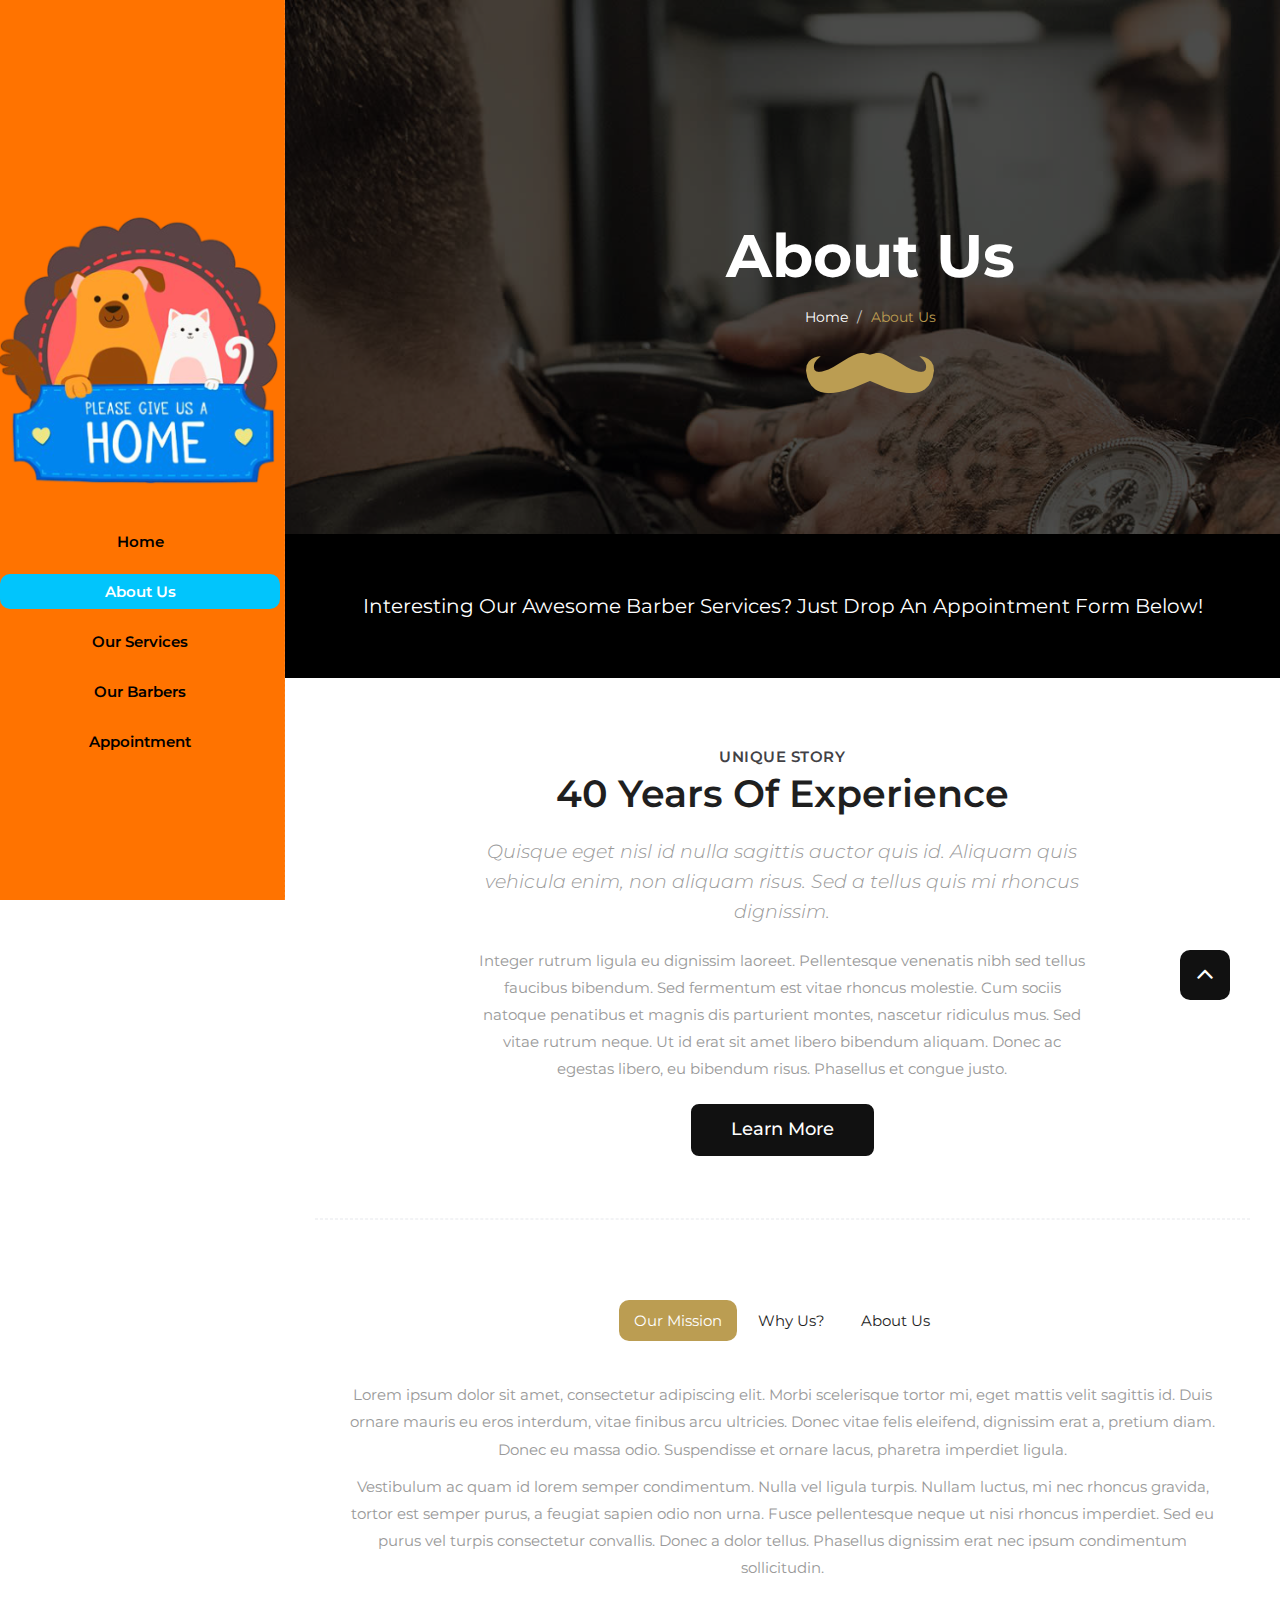
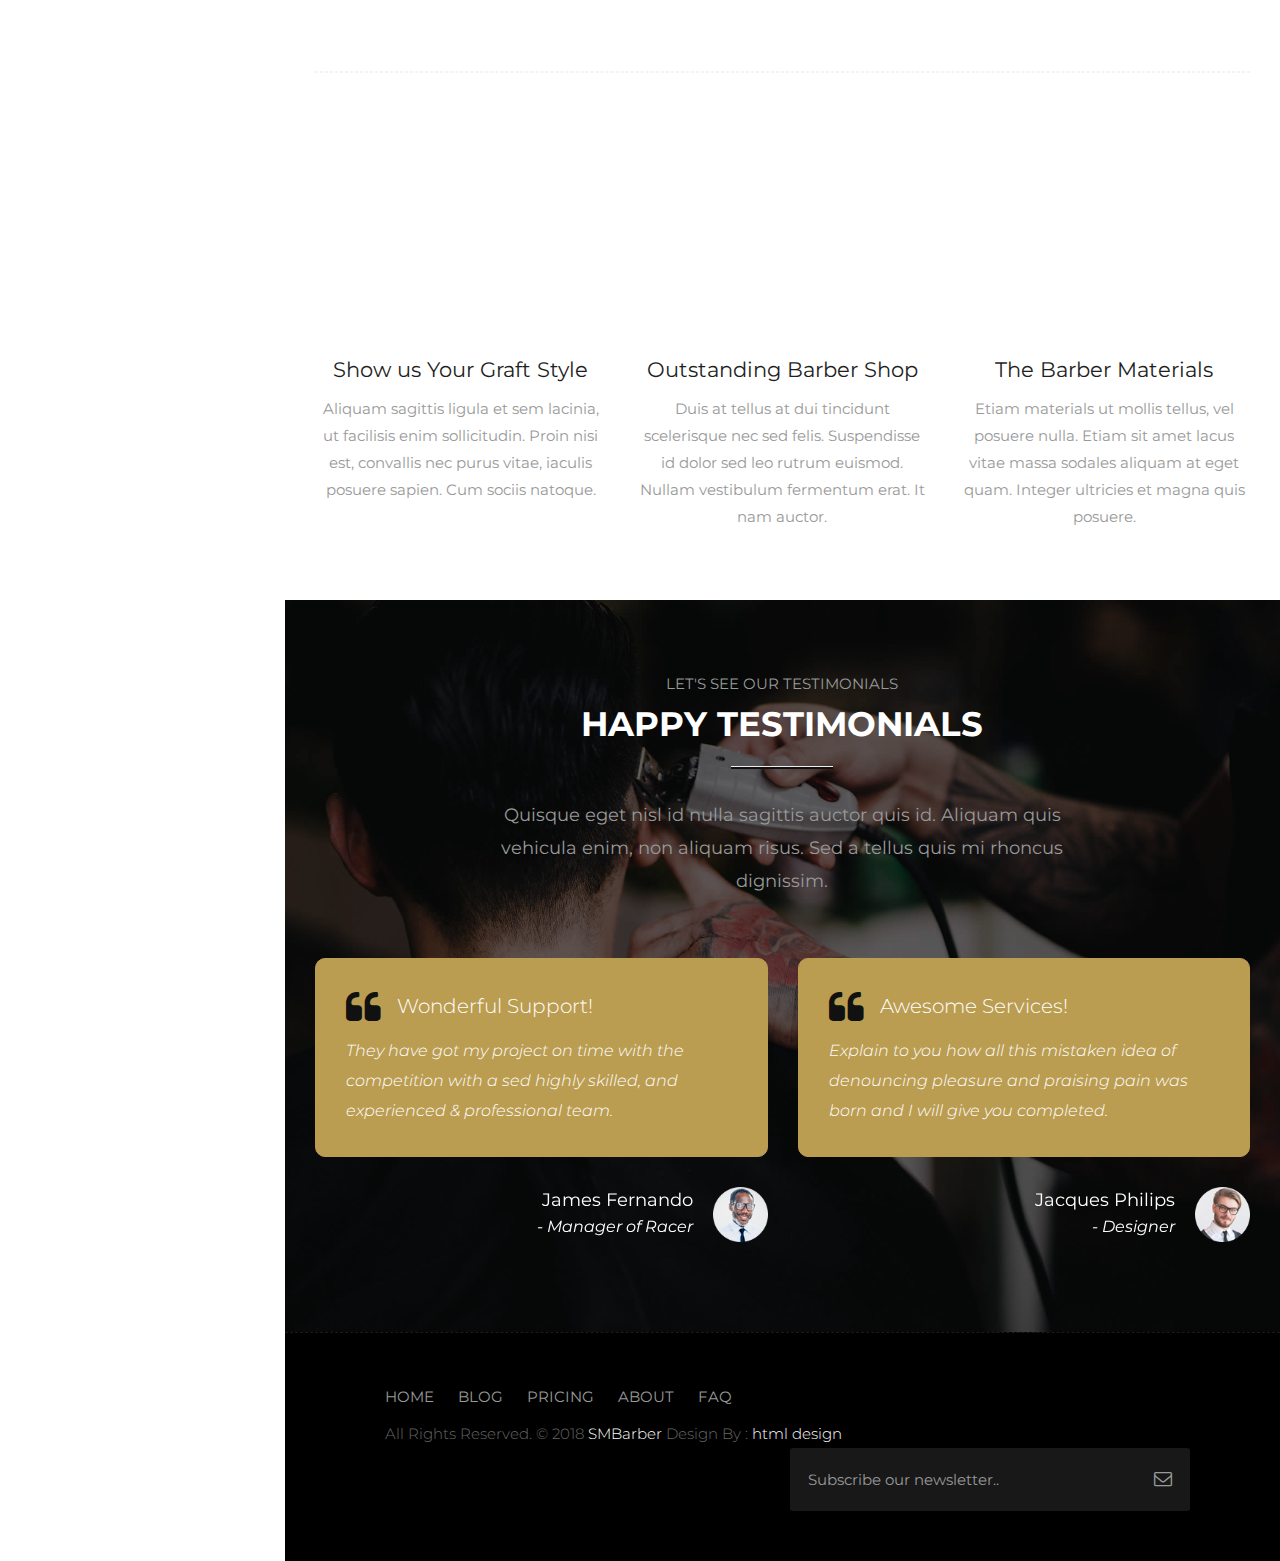
==== straydogs/about.html @ 9bd30779 "update to github" ====
<!DOCTYPE html>
<html lang="en">

    <!-- Basic -->
    <meta charset="utf-8">
    <meta http-equiv="X-UA-Compatible" content="IE=edge">   
   
    <!-- Mobile Metas -->
    <meta name="viewport" content="width=device-width, minimum-scale=1.0, maximum-scale=1.0, user-scalable=no">
 
     <!-- Site Metas -->
    <title>SMBarber - Responsive HTML5 Template</title>  
    <meta name="keywords" content="">
    <meta name="description" content="">
    <meta name="author" content="">

    <!-- Site Icons -->
    <link rel="shortcut icon" href="images/favicon.ico" type="image/x-icon" />
    <link rel="apple-touch-icon" href="images/apple-touch-icon.png">

    <!-- Bootstrap CSS -->
    <link rel="stylesheet" href="css/bootstrap.min.css">
    <!-- Site CSS -->
    <link rel="stylesheet" href="style.css">
    <!-- Colors CSS -->
    <link rel="stylesheet" href="css/colors.css">
    <!-- ALL VERSION CSS -->
    <link rel="stylesheet" href="css/versions.css">
    <!-- Responsive CSS -->
    <link rel="stylesheet" href="css/responsive.css">
    <!-- Custom CSS -->
    <link rel="stylesheet" href="css/custom.css">

    <!--[if lt IE 9]>
      <script src="https://oss.maxcdn.com/libs/html5shiv/3.7.0/html5shiv.js"></script>
      <script src="https://oss.maxcdn.com/libs/respond.js/1.4.2/respond.min.js"></script>
    <![endif]-->

</head>
<body class="barber_version">

    <!-- LOADER -->
    <div id="preloader">
        <div class="cube-wrapper">
		  <div class="cube-folding">
			<span class="leaf1"></span>
			<span class="leaf2"></span>
			<span class="leaf3"></span>
			<span class="leaf4"></span>
		  </div>
		  <span class="loading" data-name="Loading">SMBarber Loading</span>
		</div>
    </div><!-- end loader -->
    <!-- END LOADER -->

    <div id="wrapper">

        <!-- Sidebar-wrapper -->
        <div id="sidebar-wrapper">
			<div class="side-top">
				<div class="logo-sidebar">
					<a href="index.html"><img src="images/logos/stray-log.png" alt="image"></a>
				</div>
				<ul class="sidebar-nav">
					<li><a href="index.html">Home</a></li>
					<li><a class="active" href="about.html">About Us</a></li>
					<li><a href="services.html">Our Services</a></li>
					<li><a href="barbers.html">Our Barbers</a></li>
					<li><a href="appointment.html">Appointment</a></li>
				</ul>
			</div>
        </div>
        <!-- End Sidebar-wrapper -->

        <!-- Page Content -->
        <div id="page-content-wrapper">
            <a href="#menu-toggle" class="menuopener" id="menu-toggle"><i class="fa fa-bars"></i></a>
			
            <div class="all-page-bar">
				<div class="container">
					<div class="row">
						<div class="col-xs-12 col-sm-12 col-md-12">
							<div class="title title-1 text-center">
								<div class="title--heading">
									<h1>About Us</h1>
								</div>
								<div class="clearfix"></div>
								<ol class="breadcrumb">
									<li><a href="index-3.html">Home</a></li>
									<li class="active">About Us</li>
								</ol>
								<div class="much">
									<img src="uploads/mustache.png" alt=""/>
								</div>
							</div>
							<!-- .title end -->
						</div>
					</div>
				</div>
			</div><!-- end all-page-bar -->

            <section class="section nopad cac text-center">
                <a href="#"><h3>Interesting our awesome barber services? Just drop an appointment form below!</h3></a>
            </section>

            <div class="section wb">
                <div class="container-fluid">
                    <div class="row">
                        <div class="col-md-8 col-md-offset-2 text-center">
                            <div class="message-box">
                                <h4>Unique Story</h4>
                                <h2>40 Years Of Experience</h2>
                                <p class="lead">Quisque eget nisl id nulla sagittis auctor quis id. Aliquam quis vehicula enim, non aliquam risus. Sed a tellus quis mi rhoncus dignissim.</p>

                                <p> Integer rutrum ligula eu dignissim laoreet. Pellentesque venenatis nibh sed tellus faucibus bibendum. Sed fermentum est vitae rhoncus molestie. Cum sociis natoque penatibus et magnis dis parturient montes, nascetur ridiculus mus. Sed vitae rutrum neque. Ut id erat sit amet libero bibendum aliquam. Donec ac egestas libero, eu bibendum risus. Phasellus et congue justo. </p>

                                <a href="#services" data-scroll class="btn btn-light btn-radius btn-brd grd1 effect-1">Learn More</a>
                            </div><!-- end messagebox -->
                        </div><!-- end col -->
                    </div><!-- end row -->
					
					<hr class="hr1"> 
					
					<div class="row">
						<div class="col-md-12">
							<div class="about-tab">
								<ul class="nav nav-tabs">
									<li class="active"><a href="#tab_a" data-toggle="tab">Our Mission</a></li>
									<li><a href="#tab_b" data-toggle="tab">Why Us?</a></li>
									<li><a href="#tab_c" data-toggle="tab">About Us</a></li>								
								</ul>
								<div class="tab-content">
									<div class="tab-pane fade in active" id="tab_a">
										<p>Lorem ipsum dolor sit amet, consectetur adipiscing elit. Morbi scelerisque tortor mi, eget mattis velit sagittis id. Duis ornare mauris eu eros interdum, vitae finibus arcu ultricies. Donec vitae felis eleifend, dignissim erat a, pretium diam. Donec eu massa odio. Suspendisse et ornare lacus, pharetra imperdiet ligula.</p>
										<p>Vestibulum ac quam id lorem semper condimentum. Nulla vel ligula turpis. Nullam luctus, mi nec rhoncus gravida, tortor est semper purus, a feugiat sapien odio non urna. Fusce pellentesque neque ut nisi rhoncus imperdiet. Sed eu purus vel turpis consectetur convallis. Donec a dolor tellus. Phasellus dignissim erat nec ipsum condimentum sollicitudin. </p>
									</div>
									<div class="tab-pane fade" id="tab_b">
										<p>There are many variations of passages of Lorem Ipsum available, but the majority have suffered alteration in some form, by injected humour, or randomised words which don't look even slightly believable. If you are going to use a passage of Lorem Ipsum, you need to be sure there isn't anything embarrassing hidden in the middle of text.</p>
										<ul>
											<li><i class="fa fa-circle-o" aria-hidden="true"></i>User Experince</li>
											<li><i class="fa fa-circle-o" aria-hidden="true"></i>Full Devices</li>
											<li><i class="fa fa-circle-o" aria-hidden="true"></i>Awesome Design</li>
											<li><i class="fa fa-circle-o" aria-hidden="true"></i>Visual Impact</li>
											<li><i class="fa fa-circle-o" aria-hidden="true"></i>100% Sincronized</li>
											<li><i class="fa fa-circle-o" aria-hidden="true"></i>Custom Support</li>
										</ul>
									</div>
									<div class="tab-pane fade" id="tab_c">
										<p>There are many variations of passages of Lorem Ipsum available, but the majority have suffered alteration in some form, by injected humour, or randomised words which don't look even slightly believable. If you are going to use a passage of Lorem Ipsum, you need to be sure there isn't anything embarrassing hidden in the middle of text.</p>
									</div>
								</div><!-- tab content -->
							</div>
						</div><!-- end col -->
					</div><!-- end row -->
					
                    <hr class="hr1"> 

                    <div class="row text-center">
                        <div class="col-md-4 col-sm-6 col-xs-12">
                           <div class="service-widget">
                                <div class="post-media wow fadeIn">
                                    <a href="uploads/barber_01.jpg" data-rel="prettyPhoto[gal]" class="hoverbutton global-radius"><i class="flaticon-unlink"></i></a>
                                    <img src="uploads/barber_01.jpg" alt="" class="img-responsive img-rounded">
                                </div>
                                <h3>Show us Your Graft Style</h3>
                                <p>Aliquam sagittis ligula et sem lacinia, ut facilisis enim sollicitudin. Proin nisi est, convallis nec purus vitae, iaculis posuere sapien. Cum sociis natoque.</p>
                            </div><!-- end service -->
                        </div>

                        <div class="col-md-4 col-sm-6 col-xs-12">
                            <div class="service-widget">
                                <div class="post-media wow fadeIn">
                                    <a href="uploads/barber_02.jpg" data-rel="prettyPhoto[gal]" class="hoverbutton global-radius"><i class="flaticon-unlink"></i></a>
                                    <img src="uploads/barber_02.jpg" alt="" class="img-responsive img-rounded">
                                </div>
                                <h3>Outstanding Barber Shop</h3>
                                <p>Duis at tellus at dui tincidunt scelerisque nec sed felis. Suspendisse id dolor sed leo rutrum euismod. Nullam vestibulum fermentum erat. It nam auctor. </p>
                            </div><!-- end service -->
                        </div>

                        <div class="col-md-4 col-sm-6 col-xs-12">
                            <div class="service-widget">
                                <div class="post-media wow fadeIn">
                                    <a href="uploads/barber_03.jpg" data-rel="prettyPhoto[gal]" class="hoverbutton global-radius"><i class="flaticon-unlink"></i></a>
                                    <img src="uploads/barber_03.jpg" alt="" class="img-responsive img-rounded">
                                </div>
                                <h3>The Barber Materials</h3>
                                <p>Etiam materials ut mollis tellus, vel posuere nulla. Etiam sit amet lacus vitae massa sodales aliquam at eget quam. Integer ultricies et magna quis posuere.</p>
                            </div><!-- end service -->
                        </div>
                    </div><!-- end row -->
                </div><!-- end container -->
            </div><!-- end section -->

            <div id="testimonials" class="parallax section db parallax-off" style="background-image:url('uploads/parallax_20.jpg');">
                <div class="container-fluid">
                    <div class="section-title row text-center">
                        <div class="col-md-8 col-md-offset-2">
                        <small>LET'S SEE OUR TESTIMONIALS</small>
                        <h3>HAPPY TESTIMONIALS</h3>
                        <hr class="grd1">
                        <p class="lead">Quisque eget nisl id nulla sagittis auctor quis id. Aliquam quis vehicula enim, non aliquam risus. Sed a tellus quis mi rhoncus dignissim.</p>
                        </div>
                    </div><!-- end title -->

                    <div class="row">
                        <div class="col-md-12 col-sm-12">
                            <div class="testi-carousel owl-carousel owl-theme">                                
                                <div class="testimonial clearfix">
                                    <div class="desc">
                                        <h3><i class="fa fa-quote-left"></i> Wonderful Support!</h3>
                                        <p class="lead">They have got my project on time with the competition with a sed highly skilled, and experienced & professional team.</p>
                                    </div>
                                    <div class="testi-meta">
                                        <img src="uploads/testi_01.png" alt="" class="img-responsive alignright">
                                        <h4>James Fernando <small>- Manager of Racer</small></h4>
                                    </div>
                                    <!-- end testi-meta -->
                                </div>
                                <!-- end testimonial -->
                                <div class="testimonial clearfix">
                                    <div class="desc">
                                        <h3><i class="fa fa-quote-left"></i> Awesome Services!</h3>
                                        <p class="lead">Explain to you how all this mistaken idea of denouncing pleasure and praising pain was born and I will give you completed.</p>
                                    </div>
                                    <div class="testi-meta">
                                        <img src="uploads/testi_02.png" alt="" class="img-responsive alignright">
                                        <h4>Jacques Philips <small>- Designer</small></h4>
                                    </div>
                                    <!-- end testi-meta -->
                                </div>
                                <!-- end testimonial -->
                                <div class="testimonial clearfix">
                                    <div class="desc">
                                        <h3><i class="fa fa-quote-left"></i> Great & Talented Team!</h3>
                                        <p class="lead">The master-builder of human happines no one rejects, dislikes avoids pleasure itself, because it is very pursue pleasure. </p>
                                    </div>
                                    <div class="testi-meta">
                                        <img src="uploads/testi_03.png" alt="" class="img-responsive alignright">
                                        <h4>Venanda Mercy <small>- Newyork City</small></h4>
                                    </div>
                                    <!-- end testi-meta -->
                                </div>
                                <!-- end testimonial -->
								<div class="testimonial clearfix">
                                    <div class="desc">
                                        <h3><i class="fa fa-quote-left"></i> Great & Talented Team!</h3>
                                        <p class="lead">The master-builder of human happines no one rejects, dislikes avoids pleasure itself, because it is very pursue pleasure. </p>
                                    </div>
                                    <div class="testi-meta">
                                        <img src="uploads/testi_03.png" alt="" class="img-responsive alignright">
                                        <h4>Venanda Mercy <small>- Newyork City</small></h4>
                                    </div>
                                    <!-- end testi-meta -->
                                </div>
                                <!-- end testimonial -->
                            </div><!-- end carousel -->
                        </div><!-- end col -->
                    </div><!-- end row -->
                </div><!-- end container -->
            </div><!-- end section -->

            <div class="copyrights">
                <div class="container-fluid">
                    <div class="footer-distributed">
                        <div class="footer-left">
                            <p class="footer-links">
                                <a href="#">Home</a>
                                <a href="#">Blog</a>
                                <a href="#">Pricing</a>
                                <a href="#">About</a>
                                <a href="#">Faq</a>
                            </p>
                            <p class="footer-company-name">All Rights Reserved. &copy; 2018 <a href="#">SMBarber</a> Design By : <a href="https://html.design/">html design</a></p>
                        </div>

                        <div class="footer-right">
                            <form method="get" action="#">
                                <input placeholder="Subscribe our newsletter.." name="search">
                                <i class="fa fa-envelope-o"></i>
                            </form>
                        </div>
                    </div>
                </div><!-- end container -->
            </div><!-- end copyrights -->
        </div>
    </div><!-- end wrapper -->

    <a href="#" id="scroll-to-top" class="dmtop global-radius"><i class="fa fa-angle-up"></i></a>

    <!-- ALL JS FILES -->
    <script src="js/all.js"></script>
	<script src="js/responsive-tabs.js"></script>
    <!-- ALL PLUGINS -->
    <script src="js/custom.js"></script>

    <!-- Menu Toggle Script -->
    <script>
    (function($) {
        "use strict";
        $("#menu-toggle").click(function(e) {
            e.preventDefault();
            $("#wrapper").toggleClass("toggled");
        });
        smoothScroll.init({
            selector: '[data-scroll]', // Selector for links (must be a class, ID, data attribute, or element tag)
            selectorHeader: null, // Selector for fixed headers (must be a valid CSS selector) [optional]
            speed: 500, // Integer. How fast to complete the scroll in milliseconds
            easing: 'easeInOutCubic', // Easing pattern to use
            offset: 0, // Integer. How far to offset the scrolling anchor location in pixels
            callback: function ( anchor, toggle ) {} // Function to run after scrolling
        });
    })(jQuery);
    </script>

</body>
</html>
---- straydogs/style.css ----
/*------------------------------------------------------------------
    Version: 1.0
-------------------------------------------------------------------*/


/*------------------------------------------------------------------
    [Table of contents]

    1. IMPORT FONTS
    2. IMPORT FILES
    3. SKELETON
    4. WP CORE
    5. HEADER
    6. SECTIONS
    7. SECTIONS
    8. PORTFOLIO
    9. TESTIMONIALS
    10. PRICING TABLES
    11. ICON BOXES
    12. MESSAGE BOXES
    13. FEATURES
    14. CONTACT
    15. FOOTER
    16. MISC
    17. BUTTONS
-------------------------------------------------------------------*/


/*------------------------------------------------------------------
    IMPORT FONTS
-------------------------------------------------------------------*/

@import url('https://fonts.googleapis.com/css?family=Montserrat:100,200,300,400,500,600,700|Noto+Serif:400,700');

/*------------------------------------------------------------------
    IMPORT FILES
-------------------------------------------------------------------*/

@import url(css/animate.css);
@import url(css/animate.min.css);
@import url(css/loading.css...);
@import url(css/flaticon.css);
@import url(css/prettyPhoto.css);
@import url(css/owl.carousel.css);
@import url(css/font-awesome.min.css);

/*------------------------------------------------------------------
    SKELETON
-------------------------------------------------------------------*/

body {
    color: #999;
    font-size: 15px;
    font-family: 'Montserrat', sans-serif;
    line-height: 1.80857;
}

body.demos .section {
    background: url(images/bg.png) repeat top center #f2f3f5;
}

body.demos .section-title img {
    max-width: 280px;
    display: block;
    margin: 10px auto;
}

body.demos .service-widget h3 {
    border-bottom: 1px solid #ededed;
    font-size: 18px;
    padding: 20px 0;
    background-color: #ffffff;
}

body.demos .service-widget {
    margin: 0 0 30px;
    padding: 30px;
    background-color: #fff
}

body.demos .container-fluid {
    max-width: 1080px
}

a {
    color: #1f1f1f;
    text-decoration: none !important;
    outline: none !important;
    -webkit-transition: all .3s ease-in-out;
    -moz-transition: all .3s ease-in-out;
    -ms-transition: all .3s ease-in-out;
    -o-transition: all .3s ease-in-out;
    transition: all .3s ease-in-out;
}

h1,
h2,
h3,
h4,
h5,
h6 {
    letter-spacing: 0;
    font-weight: normal;
    position: relative;
    padding: 0 0 10px 0;
    font-weight: normal;
    line-height: 120% !important;
    color: #1f1f1f;
    margin: 0
}

h1 {
    font-size: 24px
}

h2 {
    font-size: 22px
}

h3 {
    font-size: 18px
}

h4 {
    font-size: 16px
}

h5 {
    font-size: 14px
}

h6 {
    font-size: 13px
}

h1 a,
h2 a,
h3 a,
h4 a,
h5 a,
h6 a {
    color: #212121;
    text-decoration: none!important;
    opacity: 1
}

h1 a:hover,
h2 a:hover,
h3 a:hover,
h4 a:hover,
h5 a:hover,
h6 a:hover {
    opacity: .8
}

a {
    color: #1f1f1f;
    text-decoration: none;
    outline: none;
}

a,
.btn {
    text-decoration: none !important;
    outline: none !important;
    -webkit-transition: all .3s ease-in-out;
    -moz-transition: all .3s ease-in-out;
    -ms-transition: all .3s ease-in-out;
    -o-transition: all .3s ease-in-out;
    transition: all .3s ease-in-out;
}

.btn-custom {
    margin-top: 20px;
    background-color: transparent !important;
    border: 2px solid #ddd;
    padding: 12px 40px;
    font-size: 16px;
}

.lead {
    font-size: 18px;
    line-height: 30px;
    color: #767676;
    margin: 0;
    padding: 0;
}

blockquote {
    margin: 20px 0 20px;
    padding: 30px;
}
ul, li, ol{
	list-style: none;
	margin: 0px;
	padding: 0px;
}


/*------------------------------------------------------------------
    WP CORE
-------------------------------------------------------------------*/

.first {
    clear: both
}

.last {
    margin-right: 0
}

.alignnone {
    margin: 5px 20px 20px 0;
}

.aligncenter,
div.aligncenter {
    display: block;
    margin: 5px auto 5px auto;
}

.alignright {
    float: right;
    margin: 10px 0 20px 20px;
}

.alignleft {
    float: left;
    margin: 10px 20px 20px 0;
}

a img.alignright {
    float: right;
    margin: 10px 0 20px 20px;
}

a img.alignnone {
    margin: 10px 20px 20px 0;
}

a img.alignleft {
    float: left;
    margin: 10px 20px 20px 0;
}

a img.aligncenter {
    display: block;
    margin-left: auto;
    margin-right: auto
}

.wp-caption {
    background: #fff;
    border: 1px solid #f0f0f0;
    max-width: 96%;
    /* Image does not overflow the content area */
    padding: 5px 3px 10px;
    text-align: center;
}

.wp-caption.alignnone {
    margin: 5px 20px 20px 0;
}

.wp-caption.alignleft {
    margin: 5px 20px 20px 0;
}

.wp-caption.alignright {
    margin: 5px 0 20px 20px;
}

.wp-caption img {
    border: 0 none;
    height: auto;
    margin: 0;
    max-width: 98.5%;
    padding: 0;
    width: auto;
}

.wp-caption p.wp-caption-text {
    font-size: 11px;
    line-height: 17px;
    margin: 0;
    padding: 0 4px 5px;
}


/* Text meant only for screen readers. */

.screen-reader-text {
    clip: rect(1px, 1px, 1px, 1px);
    position: absolute !important;
    height: 1px;
    width: 1px;
    overflow: hidden;
}

.screen-reader-text:focus {
    background-color: #f1f1f1;
    border-radius: 3px;
    box-shadow: 0 0 2px 2px rgba(0, 0, 0, 0.6);
    clip: auto !important;
    color: #21759b;
    display: block;
    font-size: 14px;
    font-size: 0.875rem;
    font-weight: bold;
    height: auto;
    left: 5px;
    line-height: normal;
    padding: 15px 23px 14px;
    text-decoration: none;
    top: 5px;
    width: auto;
    z-index: 100000;
    /* Above WP toolbar. */
}


/*------------------------------------------------------------------
    HEADER
-------------------------------------------------------------------*/

.megamenu .nav,
.megamenu .collapse,
.megamenu .dropup,
.megamenu .dropdown {
    position: static;
}

.megamenu .container-fluid {
    position: relative;
}

.megamenu .dropdown-menu {
    left: auto;
}

.megamenu .megamenu-content {
    padding: 20px 30px;
}

.megamenu .dropdown.megamenu-fw .dropdown-menu {
    left: 0;
    right: 0;
}

.megamenu .list-unstyled {
    min-width: 200px;
}

.header_style_01 {
    background-color: rgba(255, 255, 255, 0.1);
    display: block;
    left: 0;
    padding: 20px 40px !important;
    position: absolute;
    right: 0;
    top: 0;
    width: 100%;
    z-index: 111;
}

.header_style_01 .navbar-default {
    background-color: transparent;
    border: 0;
}

.header_style_01 .navbar,
.header_style_01 .navbar-nav,
.header_style_01 .navbar-default,
.header_style_01 .nav {
    margin-bottom: 0 !important;
}

.header_style_01 .navbar-brand {
    padding: 2px 15px 0 15px;
}

.header_style_01 .navbar-default .navbar-nav > li > a {
    border-radius: 0;
    color: #ffffff !important;
    font-size: 15px;
    font-style: normal;
    font-weight: 400;
    text-transform: capitalize;
    background-color: transparent;
}

.header_style_01 .navbar-default .navbar-nav > li a {
    background-color: transparent !important;
}

.header_style_01 .navbar-default .navbar-nav > li:hover a,
.header_style_01 .navbar-default .navbar-nav > li:focus a {
    opacity: 0.7;
    filter: alpha(opacity=70);
    /* For IE8 and earlier */
}

.header_style_01 .navbar-right > li {
    margin-top: 2px;
    -webkit-transition: all .3s ease-in-out;
    -moz-transition: all .3s ease-in-out;
    -ms-transition: all .3s ease-in-out;
    -o-transition: all .3s ease-in-out;
    transition: all .3s ease-in-out;
}

.header_style_01 .navbar-right > li > a {
    padding-bottom: 10px;
    padding-top: 10px;
}

li.social-links {
    margin: 0 8px;
}

li.social-links a {
    padding: 13px 0 !important;
}

.affix-top {
    overflow: hidden;
    visibility: visible;
    opacity: 1;
    top: -100%;
}

.affix {
    top: 0;
    left: 0;
    right: 0;
    width: 100%;
    padding: 20px 40px;
    background-color: #1f1f1f !important;
    -webkit-transition: visibility 0.95s ease-in-out, opacity 0.95s ease-in-out, bottom 0.95s ease-in-out, top 0.95s ease-in-out, left 0.95s ease-in-out, right 0.95s ease-in-out;
    -moz-transition: visibility 0.95s ease-in-out, opacity 0.95s ease-in-out, bottom 0.95s ease-in-out, top 0.95s ease-in-out, left 0.95s ease-in-out, right 0.95s ease-in-out;
    -o-transition: visibility 0.95s ease-in-out, opacity 0.95s ease-in-out, bottom 0.95s ease-in-out, top 0.95s ease-in-out, left 0.95s ease-in-out, right 0.95s ease-in-out;
    transition: visibility 0.95s ease-in-out, opacity 0.95s ease-in-out, top 0.95s ease-in-out, bottom 0.95s ease-in-out, left 0.95s ease-in-out, right 0.95s ease-in-out;
}

.navbar-nav li {
    position: relative;
}

.navbar-nav span {
    font-size: 24px;
    position: absolute;
    right: 2px;
    top: 13px;
}


body.barber_version .sidebar-nav li a.active{
	background: #01c5fc;
    color: #ffffff;
}

.side-top{
	position: absolute;
	top: 26%;
	width: 280px;
    text-align: center;
	margin: -20px auto;
	list-style: none;
}

#full-width .owl-dots{
	display: inline-block;
	position: absolute;
	bottom: -50%;
	width: 100%;
	left: 0;
	right: 0;
	margin: 0 auto;
	text-align: center;
}
#full-width .owl-dots .owl-dot {
	display: inline-block;
}
#full-width .owl-dots .owl-dot span {
    width: 8px;
    height: 8px;
    margin: 0 7px;
    border-radius: 50%;
    background: #ddd;
	display: inline-block;
}

#full-width .owl-dots .owl-dot.active span {
	background: #bb9d52;
}


/*------------------------------------------------------------------
    SECTIONS
-------------------------------------------------------------------*/

.parallax {
    background-attachment: fixed;
    background-size: cover;
    height: 100%;
    padding: 120px 0;
    position: relative;
    width: 100%;
}

.parallax.parallax-off {
    background-attachment: scroll !important;
    display: block;
    height: 100%;
    min-height: 100%;
    overflow: hidden;
    position: relative;
    background-position: center center;
    vertical-align: sub;
    width: 100%;
    z-index: 2;
}

.parallax-off::before{
	content: "";
	position: absolute; 
	width: 100%;
	height: 100%;
	background: rgba(0,0,0,.6);
	left: 0px;
	top: 0px;
}


.no-scroll-xy {
    overflow: hidden !important;
    -webkit-transition: all .4s ease-in-out;
    -moz-transition: all .4s ease-in-out;
    -ms-transition: all .4s ease-in-out;
    -o-transition: all .4s ease-in-out;
    transition: all .4s ease-in-out;
}

.section {
    display: block;
    position: relative;
    overflow: hidden;
    padding: 70px 0;
}

.noover {
    overflow: visible;
}

.noover .btn-dark {
    border: 0 !important;
}

.nopad {
    padding: 0;
}

.nopadtop {
    padding-top: 0;
}

.section.wb {
    background-color: #ffffff;
}

.section.lb {
    background-color: #f2f3f5;
}

.section.db {
    background-color: #1f1f1f;
}

.section.color1 {
    background-color: #448AFF;
}

.first-section {
    display: block;
    position: relative;
    overflow: hidden;
    padding: 16em 0 13em;
}

.first-section::before{
	content: "";
	position: absolute;
	top: 0px;
	left: 0px;
	width: 100%;
	height: 100%;
	background: #000000;
}
.first-section::before{
	opacity: 0.5;
}

.first-section h2 {
    color: #ffffff;
    font-size: 68px;
    font-weight: 300;
    text-transform: capitalize;
    display: block;
    margin: 0;
    padding: 0 0 30px;
    position: relative;
}

.big-tagline{
	padding: 10px 0px;
}

.first-section .lead {
    font-size: 21px;
    font-weight: 300;
    padding: 0 0 40px;
    margin: 0;
    line-height: inherit;
    color: #ffffff;
}

.macbookright {
    width: 980px;
    position: absolute;
    right: -15%;
    bottom: -6%;
}

.section-title {
    display: block;
    position: relative;
    margin-bottom: 60px;
}

.section-title p {
    color: #999;
    font-weight: 400;
    font-size: 18px;
    line-height: 33px;
    margin: 0;
}

.section-title h3 {
    font-size: 42px;
    font-weight: 300;
    line-height: 62px;
    margin: 0 0 25px;
    padding: 0;
    text-transform: none;
}

.section.colorsection p,
.section.colorsection h3,
.section.db h3 {
    color: #ffffff;
}


/*------------------------------------------------------------------
    PORTFOLIO
-------------------------------------------------------------------*/

.item-h2,
.item-h1 {
    height: 100% !important;
    height: auto !important;
}

.isotope-item {
    z-index: 2;
    padding: 0;
}

.isotope-hidden.isotope-item {
    pointer-events: none;
    z-index: 1;
}

.isotope,
.isotope .isotope-item {
    /* change duration value to whatever you like */
    -webkit-transition-duration: 0.8s;
    -moz-transition-duration: 0.8s;
    transition-duration: 0.8s;
}

.isotope {
    -webkit-transition-property: height, width;
    -moz-transition-property: height, width;
    transition-property: height, width;
}

.isotope .isotope-item {
    -webkit-transition-property: -webkit-transform, opacity;
    -moz-transition-property: -moz-transform, opacity;
    transition-property: transform, opacity;
}

.portfolio-filter ul {
    padding: 0;
    z-index: 2;
    display: block;
    position: relative;
    margin: 0;
}

.portfolio-filter ul li {
    border-radius: 0;
    display: inline-block;
    margin: 0 5px 0 0;
    text-decoration: none;
    text-transform: uppercase;
    vertical-align: middle;
}

.portfolio-filter ul li:last-child:after {
    content: "";
}

.portfolio-filter ul li .btn-dark {
    box-shadow: none;
    background-color: transparent;
    border: 1px solid #e6e7e6 !important;
    color: #1f1f1f;
    font-weight: 400;
    font-size: 13px;
    padding: 10px 30px;
}

.da-thumbs {
    list-style: none;
    position: relative;
    padding: 0;
}

.da-thumbs .pitem {
    margin: 0;
    padding: 15px;
    position: relative;
}

.da-thumbs .pitem a,
.da-thumbs .pitem a img {
    display: block;
    position: relative;
}

.da-thumbs .pitem a {
    overflow: hidden;
}

.da-thumbs .pitem a div {
    position: absolute;
    background-color: rgba(0, 0, 0, 0.8);
    width: 100%;
    height: 100%;
}

.da-thumbs .pitem a div h3 {
    display: block;
    color: #ffffff;
    font-size: 20px;
    padding: 30px 15px;
    text-transform: capitalize;
    font-weight: normal;
}

.da-thumbs .pitem a div h3 small {
    display: block;
    color: #ffffff;
    margin-top: 5px;
    font-size: 13px;
    font-weight: 300;
}

.da-thumbs .pitem a div i {
    background-color: #1f1f1f;
    position: absolute;
    color: #ffffff !important;
    bottom: 0;
    font-size: 15px;
    z-index: 12;
    right: 0;
    width: 40px;
    height: 40px;
    line-height: 40px;
    text-align: center;
}


/*------------------------------------------------------------------
    TESTIMONIALS
-------------------------------------------------------------------*/

.logos img {
    margin: auto;
    display: block;
    text-align: center;
    max-width: 100%;
    height: auto;
    opacity: 0.3;
}

.logos img:hover {
    opacity: 0.5;
}

.desc h3 i {
    color: #111111;
    font-size: 37px;
    vertical-align: middle;
    margin-right: 12px;
}

.desc {
    padding: 30px;
    position: relative;
    background: #bb9d52;
    border: 1px solid #bb9d52;
	border-radius: 10px;
}

.testi-meta {
    display: block;
    margin-top: 20px;
	text-align: right;
}

.testimonial h4 {
    font-size: 18px;
    color: #ffffff;
    padding: 13px 0 0;
}

.testimonial img {
    max-width: 55px;
}

.testimonial small {
    margin-top: 7px;
    font-size: 16px;
    display: block;
}

.testimonial {
    background-color: transparent;
}

.testimonial h3 {
    padding: 0 0 10px;
    font-size: 20px;
    font-weight: 300;
}

.testimonial small,
.testimonial .lead {
    background-color: transparent;
    color: #ffffff;
    display: block;
    font-size: 16px;
    font-style: italic;
    line-height: 30px;
    margin: 0;
    padding: 0;
    position: relative;
}

.testimonial p:after {
    display: none;
}


/*------------------------------------------------------------------
    PRICING TABLES
-------------------------------------------------------------------*/

.pricing-table {
    margin: 50px 0 0 0;
    background: #fff;
    box-shadow: 0 5px 14px rgba(0, 0, 0, 0.1);
}

.pricing-table i {
    width: 30px;
    color: #c2c2c2;
    display: inline-block;
    margin-right: 10px;
    padding-right: 5px;
    border-right: 1px solid #ececec;
}

.pricing-table .btn-dark {
    padding: 10px 24px;
    font-size: 15px;
}

.pricing-table strong {
    font-weight: 600;
    margin-right: 6px;
    color: #1f1f1f;
}

.pricing-table-header {
    padding: 30px 0 25px 0;
    background: #ffffff;
}

.pricing-table-header h2 {
    font-size: 31px;
    margin: 0;
    padding: 0;
    font-weight: 300;
}

.pricing-table-header h3 {
    font-size: 15px;
    font-weight: 600;
    color: #aaaaaa;
    margin-top: 10px;
    text-transform: uppercase;
}

.pricing-table-space {
    height: 10px;
}

.pricing-table-text {
    margin: 15px 30px 0 30px;
    padding: 0 10px 15px 10px;
    border-bottom: 1px solid #ececec;
    font-weight: 300;
    line-height: 30px;
    color: #c2c2c2;
    font-size: 16px;
}

.pricing-table-text p {
    font-weight: 400;
}

.pricing-table-features {
    margin: 15px 30px 0 30px;
    padding: 0 10px 15px 30px;
    border-bottom: 1px solid #ececec;
    text-align: left;
    line-height: 30px;
    font-size: 16px;
    color: #c2c2c2;
}

.pricing-table-highlighted h3,
.pricing-table-highlighted h2 {
    color: #ffffff !important;
}

.pricing-table-sign-up {
    margin-top: 25px;
    padding-bottom: 30px;
}


/* Highlighted table */

.pricing-table-highlighted {
    margin-top: 0;
}

.m130 {
    margin-top: 130px;
}

.nav-pills {
    border: 1px solid #e1e1e1;
}

.nav-pills > li {
    width: 50%;
    padding: 10px;
    float: left;
    margin: 0 !important;
}

.nav-pills > li > a {
    margin: 0!important;
    text-align: center;
    background-color: #f4f4f4;
}

.about-tab .nav-tabs{
	border: none;
	padding: 20px;
	display: block;
	text-align: center;
}
.about-tab .nav-tabs > li{
	margin: 0px;
	display: inline-block;
	text-align: center;
	float: none;
}

.about-tab .nav-tabs > li a{
	border-radius: 10px;
	border: none;
}
body.barber_version .about-tab .nav-tabs > li a:hover{
	color: #ffffff;
	background: #111111;
	border: none;
}
.about-tab .nav-tabs > li.active > a{
	border: none;
	background: #bb9d52;
	color: #ffffff;
}

.about-tab .tab-content > .tab-pane{
	padding: 20px;
	text-align: center;
}
.about-tab .tab-content > .tab-pane ul li{
	display: inline-block;
	margin: 0px 10px;
}
.about-tab .tab-content > .tab-pane ul li i{
	margin-right: 15px;
}


/*------------------------------------------------------------------
    ICON BOXES
-------------------------------------------------------------------*/

.icon-wrapper {
    position: relative;
    cursor: pointer;
    display: block;
    z-index: 1;
}

.icon-wrapper i {
    width: 75px;
    height: 75px;
    text-align: center;
    line-height: 75px;
    font-size: 28px;
    background-color: #f2f3f5;
    color: #1f1f1f;
    margin-top: 0;
}

.small-icons.icon-wrapper:hover i,
.small-icons.icon-wrapper:hover i:hover,
.small-icons.icon-wrapper i {
    width: auto !important;
    height: auto !important;
    line-height: 1 !important;
    padding: 0 !important;
    color: #e3e3e3 !important;
    background-color: transparent !important;
    background: none !important;
    margin-right: 10px !important;
    vertical-align: middle;
    font-size: 24px !important;
}

.small-icons.icon-wrapper h3 {
    font-size: 18px;
    padding-bottom: 5px;
}

.small-icons.icon-wrapper p {
    padding: 0;
    margin: 0;
}

.icon-wrapper h3 {
    font-size: 21px;
    padding: 0 0 15px;
    margin: 0;
}

.icon-wrapper p {
    margin-bottom: 0;
    padding-left: 95px;
}

.icon-wrapper p small {
    display: block;
    color: #999;
    margin-top: 10px;
    text-transform: none;
    font-weight: 600;
    font-size: 16px;
}

.icon-wrapper p small:after {
    content: "\f105";
    font-family: FontAwesome;
    margin-left: 5px;
    font-size: 11px;
}

.effect-1 {
    display: inline-block;
    cursor: pointer;
    text-align: center;
    position: relative;
    text-decoration: none;
    z-index: 1;
}

.effect-1:after {
    pointer-events: none;
    position: absolute;
    width: 100%;
    height: 100%;
    border-radius: 50%;
    content: '';
    -webkit-box-sizing: content-box;
    -moz-box-sizing: content-box;
    box-sizing: content-box;
}

.effect-1 {
    -webkit-transition: background 0.2s, color 0.2s;
    -moz-transition: background 0.2s, color 0.2s;
    transition: background 0.2s, color 0.2s;
}

.effect-1:after {
    top: -2px;
    left: -2px;
    padding: 2px;
    box-shadow: 0 0 0 2px #2750ff;
    -webkit-transition: -webkit-transform 0.2s, opacity 0.2s;
    -webkit-transform: scale(.8);
    -moz-transition: -moz-transform 0.2s, opacity 0.2s;
    -moz-transform: scale(.8);
    -ms-transform: scale(.8);
    transition: transform 0.2s, opacity 0.2s;
    transform: scale(.8);
    opacity: 0;
}

.effect-1:hover:after {
    -webkit-transform: scale(1);
    -moz-transform: scale(1);
    -ms-transform: scale(1);
    transform: scale(1);
    opacity: 1;
}

.effect-1:after {
    -webkit-transform: scale(1.2);
    -moz-transform: scale(1.2);
    -ms-transform: scale(1.2);
    transform: scale(1.2);
}

.effect-1:hover:after {
    -webkit-transform: scale(1);
    -moz-transform: scale(1);
    -ms-transform: scale(1);
    transform: scale(1);
    opacity: 1;
}


/*------------------------------------------------------------------
    MESSAGE BOXES
-------------------------------------------------------------------*/

.service-widget h3 {
    font-size: 21px;
    color: #ffffff;
    padding: 20px 0 12px;
    margin: 0;
}

.service-widget h3 a,
.section.wb .service-widget h3,
.section.lb .service-widget h3 {
    color: #1f1f1f;
}

.service-widget p {
    margin-bottom: 0;
    padding-bottom: 0;
}

.message-box h4 {
    text-transform: uppercase;
    padding: 0;
    margin: 0 0 5px;
    font-weight: 600;
    letter-spacing: 0.5px;
    font-size: 15px;
    color: #999;
}

.message-box h2 {
    font-size: 38px;
    font-weight: 600;
    padding: 0 0 10px;
    margin: 0;
    line-height: 62px;
    margin-top: 0;
    text-transform: none;
}

.message-box p {
    margin-bottom: 20px;
}

.message-box .lead {
    padding-top: 10px;
    font-size: 19px;
    font-style: italic;
    color: #999;
    padding-bottom: 0;
}

.post-media {
    position: relative;
}

.post-media img {
    width: 100%;
}

.playbutton {
    position: absolute;
    color: #ffffff !important;
    top: 40%;
    font-size: 60px;
    z-index: 12;
    left: 0;
    right: 0;
    text-align: center;
    margin: -20px auto;
}

.hoverbutton {
    background-color: rgba(255, 255, 255, 0.8);
    position: absolute;
    color: #1f1f1f !important;
    top: 48%;
    font-size: 21px;
    z-index: 12;
    left: 0;
    opacity: 0;
    right: 0;
    width: 50px;
    height: 50px;
    line-height: 50px;
    text-align: center;
    margin: -20px auto;
}

.service-widget:hover .hoverbutton {
    opacity: 1;
}

hr.hr1 {
    position: relative;
    margin: 60px 0;
    border: 1px dashed #f2f3f5;
}

hr.hr2 {
    position: relative;
    margin: 17px 0;
    border: 1px dashed #f2f3f5;
}

hr.hr3 {
    position: relative;
    margin: 25px 0 30px 0;
    border: 1px dashed #f2f3f5;
}

hr.invis {
    border-color: transparent;
}

hr.invis1 {
    margin: 10px 0;
    border-color: transparent;
}

.section.parallax hr.hr1 {
    border-color: rgba(255, 255, 255, 0.1);
}

.sep1 {
    display: block;
    position: absolute;
    content: '';
    width: 40px;
    height: 40px;
    bottom: -20px;
    left: 50%;
    margin-left: -14px;
    background-color: #1f1f1f;
    -ms-transform: rotate(45deg);
    -webkit-transform: rotate(45deg);
    transform: rotate(45deg);
    z-index: 1;
}

.sep2 {
    display: block;
    position: absolute;
    content: '';
    width: 40px;
    height: 40px;
    top: -20px;
    left: 50%;
    margin-left: -14px;
    background-color: #1f1f1f;
    -ms-transform: rotate(45deg);
    -webkit-transform: rotate(45deg);
    transform: rotate(45deg);
    z-index: 1;
}


/* Divider Styles */

.divider-wrapper {
    width: 100%;
    box-shadow: 0 5px 14px rgba(0, 0, 0, 0.1);
    height: 540px;
    margin: 0 auto;
    position: relative;
}

.divider-wrapper:hover {
    cursor: none;
}

.divider-bar {
    position: absolute;
    width: 10px;
    left: 50%;
    top: -10px;
    bottom: -15px;
}

.code-wrapper {
    border: 1px solid #ffffff;
    display: block;
    overflow: hidden;
    width: 100%;
    height: 100%;
    position: relative;
    background: url("uploads/code.jpg") no-repeat;
}

.design-wrapper {
    overflow: hidden;
    position: absolute;
    top: 0;
    left: 0;
    right: 0;
    bottom: 0;
    -webkit-transform: translateX(50%);
    transform: translateX(50%);
}

.design-image {
    display: block;
    width: 100%;
    height: 100%;
    position: relative;
    -webkit-transform: translateX(-50%);
    transform: translateX(-50%);
    background: url("uploads/design.jpg") no-repeat;
}


/*------------------------------------------------------------------
    FEATURES
-------------------------------------------------------------------*/

.customwidget h1 {
    font-size: 44px;
    color: #ffffff;
    padding: 15px 0 25px;
    margin: 0;
    line-height: 1 !important;
    font-weight: 300;
}

.customwidget ul {
    padding: 0;
    display: block;
    margin-bottom: 30px;
}

.customwidget li i {
    margin-right: 5px;
}

.customwidget li {
    color: #ffffff;
    margin-right: 10px;
}

.image-center img {
    position: relative;
    margin: 0 0 -208px;
    z-index: 10;
    padding-right: 30px;
    text-align: center;
}

.customwidget p {
    font-style: italic;
    font-size: 18px;
    padding: 0 0 10px;
}

.img-center img {
    width: 100%;
    box-shadow: 0 5px 14px rgba(0, 0, 0, 0.1);
}

.img-center {
    margin: auto;
}

#features li p {
    margin-bottom: 0;
    padding-bottom: 0;
}

#features li {
    display: table;
    width: 100%;
    margin: 35px 0;
    cursor: pointer;
}

.features-left,
.features-right {
    padding: 0 10px;
}

.features-right li:last-child,
.features-left li:last-child {
    margin-bottom: 0px;
    padding-bottom: 0 !important;
}

.features-right li i,
.features-left li i {
    width: 68px;
    height: 68px;
    line-height: 68px;
    display: table;
    border-radius: 50%;
    font-size: 26px;
    background-color: #f2f3f5;
    margin: 0 auto 22px;
    position: relative;
    text-align: center;
    z-index: 55;
    transition: .4s;
    padding: 0;
}

#features i img {
    display: table;
    margin: 0 auto;
}

.features-left li i:before,
.features-right li i:before {
    text-align: center;
}

.features-right li i .ico-current,
.features-left li i .ico-current {
    opacity: 1;
    transition: .4s;
    visibility: visible;
}

.features-right li i .ico-hover,
.features-left li i .ico-hover {
    opacity: 0;
    transition: .4s;
    visibility: hidden;
    top: 19px;
}

.features-right li:hover .ico-current,
.features-left li:hover .ico-current {
    opacity: 0;
    transition: .4s;
    visibility: hidden;
}

.features-right li:hover .ico-hover,
.features-left li:hover .ico-hover {
    opacity: 1;
    transition: .4s;
    visibility: visible;
}

.features-right i {
    float: left;
}

.fr-inner {
    margin-left: 90px;
}

.features-left i {
    float: right;
}

.fl-inner {
    text-align: right;
    margin-right: 90px;
}

#features h4 {
    text-transform: capitalize;
    margin: 0;
    font-size: 19px;
}


/*------------------------------------------------------------------
    CONTACT
-------------------------------------------------------------------*/

.bootstrap-select {
    width: 100% \0;
    /*IE9 and below*/
}

.bootstrap-select > .dropdown-toggle {
    width: 100%;
    padding-right: 25px;
}

.has-error .bootstrap-select .dropdown-toggle,
.error .bootstrap-select .dropdown-toggle {
    border-color: #b94a48;
}

.bootstrap-select.fit-width {
    width: auto !important;
}

.bootstrap-select:not([class*="col-"]):not([class*="form-control"]):not(.input-group-btn) {
    width: 100%;
}

.bootstrap-select .dropdown-toggle:focus {
    outline: thin dotted #333333 !important;
    outline: 5px auto -webkit-focus-ring-color !important;
    outline-offset: -2px;
}

.bootstrap-select.form-control {
    margin-bottom: 0;
    padding: 0;
    border: none;
}

.bootstrap-select.form-control:not([class*="col-"]) {
    width: 100%;
}

.bootstrap-select.form-control.input-group-btn {
    z-index: auto;
}

.bootstrap-select.btn-group:not(.input-group-btn),
.bootstrap-select.btn-group[class*="col-"] {
    float: none;
    display: inline-block;
    margin-left: 0;
}

.bootstrap-select.btn-group.dropdown-menu-right,
.bootstrap-select.btn-group[class*="col-"].dropdown-menu-right,
.row .bootstrap-select.btn-group[class*="col-"].dropdown-menu-right {
    float: right;
}

.form-inline .bootstrap-select.btn-group,
.form-horizontal .bootstrap-select.btn-group,
.form-group .bootstrap-select.btn-group {
    margin-bottom: 0;
}

.form-group-lg .bootstrap-select.btn-group.form-control,
.form-group-sm .bootstrap-select.btn-group.form-control {
    padding: 0;
}

.form-inline .bootstrap-select.btn-group .form-control {
    width: 100%;
}

.bootstrap-select.btn-group.disabled,
.bootstrap-select.btn-group > .disabled {
    cursor: not-allowed;
}

.bootstrap-select.btn-group.disabled:focus,
.bootstrap-select.btn-group > .disabled:focus {
    outline: none !important;
}

.bootstrap-select.btn-group .dropdown-toggle .filter-option {
    display: inline-block;
    overflow: hidden;
    width: 100%;
    text-align: left;
}

.bootstrap-select.btn-group .dropdown-toggle .fa-angle-down {
    position: absolute;
    top: 30% !important;
    right: -5px;
    vertical-align: middle;
}

.bootstrap-select.btn-group[class*="col-"] .dropdown-toggle {
    width: 100%;
}

.bootstrap-select.btn-group .dropdown-menu {
    border: 1px solid #ededed;
    box-shadow: none;
    box-sizing: border-box;
    min-width: 100%;
    padding: 20px 10px;
    z-index: 1035;
}

.dropdown-menu > li > a {
    background-color: transparent !important;
    color: #bcbcbc !important;
    font-size: 15px;
    padding: 10px 20px;
}

.bootstrap-select.btn-group .dropdown-menu.inner {
    position: static;
    float: none;
    border: 0;
    padding: 0;
    margin: 0;
    border-radius: 0;
    -webkit-box-shadow: none;
    box-shadow: none;
}

.bootstrap-select.btn-group .dropdown-menu li {
    position: relative;
}

.bootstrap-select.btn-group .dropdown-menu li.active small {
    color: #fff;
}

.bootstrap-select.btn-group .dropdown-menu li.disabled a {
    cursor: not-allowed;
}

.bootstrap-select.btn-group .dropdown-menu li a {
    cursor: pointer;
}

.bootstrap-select.btn-group .dropdown-menu li a.opt {
    position: relative;
    padding-left: 2.25em;
}

.bootstrap-select.btn-group .dropdown-menu li a span.check-mark {
    display: none;
}

.bootstrap-select.btn-group .dropdown-menu li a span.text {
    display: inline-block;
}

.bootstrap-select.btn-group .dropdown-menu li small {
    padding-left: 0.5em;
}

.bootstrap-select.btn-group .dropdown-menu .notify {
    position: absolute;
    bottom: 5px;
    width: 96%;
    margin: 0 2%;
    min-height: 26px;
    padding: 3px 5px;
    background: #f5f5f5;
    border: 1px solid #e3e3e3;
    -webkit-box-shadow: inset 0 1px 1px rgba(0, 0, 0, 0.05);
    box-shadow: inset 0 1px 1px rgba(0, 0, 0, 0.05);
    pointer-events: none;
    opacity: 0.9;
    -webkit-box-sizing: border-box;
    -moz-box-sizing: border-box;
    box-sizing: border-box;
}

.bootstrap-select.btn-group .no-results {
    padding: 3px;
    background: #f5f5f5;
    margin: 0 5px;
    white-space: nowrap;
}

.bootstrap-select.btn-group.fit-width .dropdown-toggle .filter-option {
    position: static;
}

.bootstrap-select.btn-group.fit-width .dropdown-toggle .caret {
    position: static;
    top: auto;
    margin-top: 4px;
}

.bootstrap-select.btn-group.show-tick .dropdown-menu li.selected a span.check-mark {
    position: absolute;
    display: inline-block;
    right: 15px;
    margin-top: 5px;
}

.bootstrap-select.btn-group.show-tick .dropdown-menu li a span.text {
    margin-right: 34px;
}

.bootstrap-select.show-menu-arrow.open > .dropdown-toggle {
    z-index: 1036;
}

.bootstrap-select.show-menu-arrow .dropdown-toggle:before {
    content: '';
    border-left: 7px solid transparent;
    border-right: 7px solid transparent;
    border-bottom: 7px solid rgba(204, 204, 204, 0.2);
    position: absolute;
    bottom: -4px;
    left: 9px;
    display: none;
}

.bootstrap-select.show-menu-arrow .dropdown-toggle:after {
    content: '';
    border-left: 6px solid transparent;
    border-right: 6px solid transparent;
    border-bottom: 6px solid white;
    position: absolute;
    bottom: -4px;
    left: 10px;
    display: none;
}

.bootstrap-select.show-menu-arrow.dropup .dropdown-toggle:before {
    bottom: auto;
    top: -3px;
    border-top: 7px solid rgba(204, 204, 204, 0.2);
    border-bottom: 0;
}

.bootstrap-select.show-menu-arrow.dropup .dropdown-toggle:after {
    bottom: auto;
    top: -3px;
    border-top: 6px solid white;
    border-bottom: 0;
}

.bootstrap-select.show-menu-arrow.pull-right .dropdown-toggle:before {
    right: 12px;
    left: auto;
}

.bootstrap-select.show-menu-arrow.pull-right .dropdown-toggle:after {
    right: 13px;
    left: auto;
}

.bootstrap-select.show-menu-arrow.open > .dropdown-toggle:before,
.bootstrap-select.show-menu-arrow.open > .dropdown-toggle:after {
    display: block;
}

.bs-searchbox,
.bs-actionsbox,
.bs-donebutton {
    padding: 4px 8px;
}

.bs-actionsbox {
    float: left;
    width: 100%;
    -webkit-box-sizing: border-box;
    -moz-box-sizing: border-box;
    box-sizing: border-box;
}

.bs-actionsbox .btn-group button {
    width: 50%;
}

.bs-donebutton {
    float: left;
    width: 100%;
    -webkit-box-sizing: border-box;
    -moz-box-sizing: border-box;
    box-sizing: border-box;
}

.bs-donebutton .btn-group button {
    width: 100%;
}

.bs-searchbox + .bs-actionsbox {
    padding: 0 8px 4px;
}

.bs-searchbox .form-control {
    margin-bottom: 0;
    width: 100%;
}

select.bs-select-hidden,
select.selectpicker {
    display: none !important;
}

select.mobile-device {
    position: absolute !important;
    top: 0;
    left: 0;
    display: block !important;
    width: 100%;
    height: 100% !important;
    opacity: 0;
}


/*# sourceMappingURL=bootstrap-select.css.map */

.bootstrap-select > .btn {
    background: rgba(0, 0, 0, 0) none repeat scroll 0 0;
    font-size: 15px;
    height: 33px;
    box-shadow: none !important;
    border: 0 !important;
    padding: 0;
    width: 100%;
    color: #bcbcbc !important;
}

.contact_form {
    border: 1px solid #ededed;
    box-shadow: 0 5px 14px rgba(0, 0, 0, 0.1);
    background-color: #f2f3f5;
    padding: 40px 30px;
}

.contact_form .form-control {
    background-color: #fff;
    margin-bottom: 30px;
    border: 1px solid #ebebeb;
    box-sizing: border-box;
    color: #bcbcbc;
    font-size: 16px;
    outline: 0 none;
    padding: 10px 25px;
    height: 55px;
    resize: none;
    box-shadow: none !important;
    width: 100%;
}

.contact_form textarea {
    color: #bcbcbc;
    padding: 20px 25px !important;
    height: 160px !important;
}

.contact_form .form-control::-webkit-input-placeholder {
    color: #bcbcbc;
}

.contact_form .form-control::-moz-placeholder {
    opacity: 1;
    color: #bcbcbc;
}

.contact_form .form-control::-ms-input-placeholder {
    color: #bcbcbc;
}

#contact {
    background: url(images/bg.png) no-repeat center center #fff;
}


/*------------------------------------------------------------------
    FOOTER
-------------------------------------------------------------------*/

.cac {
    background-color: #232323;
    -webkit-transition: all .3s ease-in-out;
    -moz-transition: all .3s ease-in-out;
    -ms-transition: all .3s ease-in-out;
    -o-transition: all .3s ease-in-out;
    transition: all .3s ease-in-out;
}

.cac:hover a h3 {
    color: #fff !important;
}

.cac a h3 {
    color: #ffffff;
}

.cac h3 {
    padding: 60px 0;
    margin: 0;
    font-weight: 400;
    font-size: 20px;
    text-transform: capitalize;
    line-height: !important;
}

.footer {
    padding: 90px 0 80px !important;
    color: #999;
    background-color: #1f1f1f;
}

.footer .widget-title {
    position: relative;
    display: block;
    margin-bottom: 30px;
}

.footer .widget-title small {
    color: #999;
    display: block;
    padding: 0 58px;
    text-transform: uppercase;
}

.footer .widget-title h3 {
    color: #fff;
    font-weight: 300;
    font-size: 21px;
    padding: 0;
    margin: 0;
    line-height: 1 !important;
}

.footer-links {
    list-style: none;
    padding: 0;
}

.footer-links a {
    color: #999;
}

.footer-links a:hover,
.footer a:hover {
    color: #f4f4f4 !important;
}

.footer-links li {
    margin-bottom: 10px;
    display: block;
    width: 100%;
    border-bottom: 1px dashed rgba(255, 255, 255, 0.1);
    padding-bottom: 10px;
}

.twitter-widget li {
    margin-bottom: 0;
    border: 0 !important;
}

.twitter-widget li i {
    border-right: 0 !important;
    margin-right: 0;
}

.footer-links li:last-child {
    margin-bottom: 0;
    padding-bottom: 0;
    border: 0;
}

.footer-links i {
    display: inline-block;
    width: 25px;
    margin-right: 10px;
    border-right: 1px dashed rgba(255, 255, 255, 0.1);
}

.copyrights {
    border-top: 1px dashed rgba(255, 255, 255, 0.1);
    background-color: #1f1f1f;
    box-sizing: border-box;
    width: 100%;
    text-align: left;
    padding: 50px 60px;
    overflow: hidden;
}


/* Footer left */

.footer-distributed .footer-left {
    float: left;
}

.footer-distributed .footer-links {
    margin: 0 0 10px;
    text-transform: uppercase;
    padding: 0;
}

.footer-distributed .footer-links a {
    display: inline-block;
    line-height: 1.8;
    margin: 0 10px 0 10px;
    text-decoration: none;
}

.footer-distributed .footer-company-name {
    font-weight: 300;
    margin: 0 10px;
    color: #666;
    padding: 0;
}


/* Footer right */

.footer-distributed .footer-right {
    float: right;
}


/* The search form */

.footer-distributed form {
    position: relative;
}

.footer-distributed form input {
    display: block;
    border-radius: 3px;
    box-sizing: border-box;
    background-color: #181818;
    border: none;
    font: inherit;
    font-size: 15px;
    font-weight: normal;
    color: #999;
    width: 400px;
    padding: 18px 50px 18px 18px;
}

.footer-distributed form input:focus {
    outline: none;
}


/* Changing the placeholder color */

.footer-distributed form input::-webkit-input-placeholder {
    color: #999;
}

.footer-distributed form input::-moz-placeholder {
    opacity: 1;
    color: #999;
}

.footer-distributed form input:-ms-input-placeholder {
    color: #999;
}


/* The magnify glass icon */

.footer-distributed form i {
    width: 18px;
    height: 18px;
    position: absolute;
    top: 16px;
    right: 18px;
    color: #999;
    font-size: 18px;
    margin-top: 6px;
}


.footer-distributed .footer-company-name a{
	color: #ffffff;
}

.footer-distributed .footer-company-name a:hover{
	color: #bb9d52;
}


/*------------------------------------------------------------------
    MISC
-------------------------------------------------------------------*/

.progress {
    background-color: #f2f3f5;
    border-radius: 0;
    box-shadow: none;
    height: 5px;
    margin-bottom: 20px;
    overflow: hidden;
}

.skills h3 {
    color: #999999;
    font-size: 15px;
}

.dmtop {
    background-color: #3C3D41;
    z-index: 100;
    width: 50px;
    height: 50px;
    line-height: 47px;
    position: fixed;
    bottom: -100px;
    border-radius: 3px;
    right: 50px;
    text-align: center;
    font-size: 28px;
    color: #ffffff !important;
    cursor: pointer;
    -webkit-transition: all .7s ease-in-out;
    -moz-transition: all .7s ease-in-out;
    -o-transition: all .7s ease-in-out;
    -ms-transition: all .7s ease-in-out;
    transition: all .7s ease-in-out;
}

.dmtop.show{
	bottom: 50px;
}

.icon_wrap {
    background-color: #1f1f1f;
    width: 100px;
    height: 100px;
    display: block;
    line-height: 100px;
    font-size: 34px;
    color: #ffffff;
    margin: 0 auto;
    text-align: center;
    padding: 0 !important;
    border: 0 !important;
}

.stat-wrap h3 {
    font-size: 18px;
    font-weight: 400;
    color: #999 !important;
    margin: 0 !important;
    padding: 0 !important;
    line-height: 1 !important:
}

.stat-wrap p {
    font-size: 38px;
    color: #ffffff;
    margin: 0;
    font-weight: 300;
    padding: 4px 0 0;
    line-height: 1 !important:
}

#preloader {
    width: 100%;
    height: 100%;
    top: 0;
    right: 0;
    bottom: 0;
    left: 0;
    background: #bb9d52;
    z-index: 11000;
    position: fixed;
    display: block
}

.preloader {
    position: absolute;
    margin: 0 auto;
    left: 1%;
    right: 1%;
    top: 45%;
    width: 95px;
    height: 95px;
    background: center center no-repeat none;
    background-size: 95px 95px;
    -webkit-border-radius: 50%;
    -moz-border-radius: 50%;
    -ms-border-radius: 50%;
    -o-border-radius: 50%;
    border-radius: 50%
}


/*------------------------------------------------------------------
    BUTTONS
-------------------------------------------------------------------*/

.navbar-default .btn-light {
    padding: 0 20px;
    margin-left: 15px;
}

.btn {
    border: 0 !important;
}

.nav-pills,
.effect-1:after,
.nav-pills > li > a,
.global-radius,
.btn-brd {
    -webkit-border-radius: 10px;
    -moz-border-radius: 10px;
    border-radius: 10px;
}

.btn-light {
    padding: 13px 40px;
    font-size: 18px;
    border: 2px solid #ffffff !important;
    color: #ffffff;
    background-color: transparent;
	font-weight: 500;
}

.btn-dark {
    padding: 13px 40px;
    font-size: 18px;
    border: 1px solid #ececec !important;
    color: #1f1f1f;
    background-color: transparent;
}

.btn-light:hover,
.btn-light:focus {
    border-color: rgba(255, 255, 255, 0.6);
    color: rgba(255, 255, 255, 0.6);
}



/*------------------------------------------------------------------
    Inner Pages
-------------------------------------------------------------------*/

.all-page-bar{
	background: url("uploads/barber_all.jpg") no-repeat center;
	background-size: cover;
	position: relative;
}

.all-page-bar::before{
	content: "";
	position: absolute;
	width: 100%;
	height: 100%;
	background: rgba(0,0,0, 0.7);
	top: 0px;
	left: 0px;
}

.all-page-bar .title{
	padding: 220px 0 140px 0;
}

.all-page-bar .title h1{
	font-size: 60px;
	font-weight: 700;
	color: #ffffff;
}

.all-page-bar .title .breadcrumb, .all-page-bar .title .breadcrumb a{
	background: transparent;
	font-size: 14px;
	font-weight: 400;
	line-height: 1;
	color: #ffffff;
}

.all-page-bar .title .breadcrumb .active{
	color: #bb9d52;
}

body.barber_version .service-wrap:hover{
	transform: scale(1.07);
	transition: all 1s ease-in-out;
	z-index: 1000;
}

.hover-br{
	position: relative;
	display: block;
	overflow: hidden;
}

.hover-br .social-up-hover{
	position: absolute;
	top: -100%;
	left: 0;
	width: 100%;
	height: 100%;	
	transform: none;
	opacity: 1;
	transition: all 500ms ease;	
	background: -moz-linear-gradient(top, rgba(255,255,255,0) 0%, rgba(254,254,253,0) 1%, rgba(188,158,84,1) 99%, rgba(187,157,82,1) 100%); /* FF3.6-15 */
	background: -webkit-linear-gradient(top, rgba(255,255,255,0) 0%,rgba(254,254,253,0) 1%,rgba(188,158,84,1) 99%,rgba(187,157,82,1) 100%); /* Chrome10-25,Safari5.1-6 */
	background: linear-gradient(to bottom, rgba(255,255,255,0) 0%,rgba(254,254,253,0) 1%,rgba(188,158,84,1) 99%,rgba(187,157,82,1) 100%); /* W3C, IE10+, FF16+, Chrome26+, Opera12+,
	filter: progid:DXImageTransform.Microsoft.gradient( startColorstr='#00ffffff', endColorstr='#bb9d52',GradientType=0 ); /* IE6-9 */
}

body.barber_version .dev-list .widget:hover .hover-br .social-up-hover{
	top: 0%;
	opacity: 1;
}

.footer-social{
	position: absolute;
	left: 0px;
	right: 0px;
	bottom: 32px;
	width: auto;
	padding: 0 40px;
	transform: scale(1.2);
	transition: all 2s ease-in-out;
}

body.barber_version .dev-list .widget:hover .hover-br .social-up-hover .footer-social {
	transform: scale(1.1);
	opacity: 1;
	transition: all 2s ease-in-out;
}

.appointment-left{}

.appointment-left h2{
	font-size: 38px;
	color: #bb9d52;
	font-weight: 700;
}

.appointment-time ul{}
.appointment-time ul li{
	color: #ffffff;
	list-style-type: none;
	margin-bottom: 45px;
	border-bottom: 2px dotted #111111;
	font-size: 16px;
	text-transform: uppercase;
	font-weight: 400;
	line-height: 34px;
}
.appointment-time ul li span{
	background: #111111;
	position: relative;
	top: 5px;
	padding: 0 5px;
	display: inline-block;
}
.appointment-time ul li span:last-child{
	float: right;
}
---- straydogs/css/colors.css ----
/******************************************
    Version: 1.0
/****************************************** */

.customwidget li i,
.navbar-nav span {
    color: #db00ce !important;
}

.lead strong,
.icon-wrapper:hover a,
a:hover,
a:focus {
    color: #2750ff
}


/**************************************
GRADIENTS 
**************************************/

.grd1-trans {
    background: rgb(219, 0, 206);
    background: -moz-linear-gradient(top, rgba(219, 0, 206, 0.6) 0%, rgba(39, 80, 255, 0.6) 100%);
    background: -webkit-linear-gradient(top, rgba(219, 0, 206, 0.6) 0%, rgba(39, 80, 255, 0.6) 100%);
    background: linear-gradient(to bottom, rgba(219, 0, 206, 0.6) 0%, rgba(39, 80, 255, 0.6) 100%);
    filter: progid: DXImageTransform.Microsoft.gradient( startColorstr='#db00ce', endColorstr='#2750ff', GradientType=0);
}

.icon_wrap:hover,
.nav-pills > li.active > a,
.nav-pills > li.active > a:focus,
.nav-pills > li.active > a:hover,
.icon-wrapper:hover i,
.grd1 {
    color: #ffffff;
    background: #db00ce;
    background: -moz-linear-gradient(left, #db00ce 0%, #2750ff 100%);
    background: -webkit-linear-gradient(left, #db00ce 0%, #2750ff 100%);
    background: linear-gradient(to right, #db00ce 0%, #2750ff 100%);
    filter: progid: DXImageTransform.Microsoft.gradient( startColorstr='#db00ce', endColorstr='#2750ff', GradientType=1);
}

.icon_wrap,
.dmtop:hover,
.cac:hover,
.features-right li:hover i,
.features-left li:hover i,
.nav-pills > li:hover > a,
.nav-pills > li:focus > a,
.nav-pills > li.active > a,
.nav-pills > li.active > a:focus,
.nav-pills > li.active > a:hover,
.divider-bar,
.owl-next:hover i,
.owl-prev:hover i,
.icon-wrapper:hover i:hover,
.grd1:hover,
.grd1:focus {
    background-position: 100px;
    color: #ffffff;
    background: #2750ff;
    background: -moz-linear-gradient(left, #2750ff 0%, #db00ce 100%);
    background: -webkit-linear-gradient(left, #2750ff 0%, #db00ce 100%);
    background: linear-gradient(to right, #2750ff 0%, #db00ce 100%);
    filter: progid: DXImageTransform.Microsoft.gradient( startColorstr='#2750ff', endColorstr='#db00ce', GradientType=1);
}
---- straydogs/css/versions.css ----
/*------------------------------------------------------------------
    Version: 1.0
-------------------------------------------------------------------*/


/*------------------------------------------------------------------
    [Table of contents]

    1. DEFAULT VERSION (Check style.css and colors.css)
    2. HOSTING VERSION
    3. SEO VERSION
    4. WATCH VERSION
    5. APP VERSION
    6. CLINIC VERSION
    7. REAL ESTATE VERSION
    8. POLITICS VERSION
    9. BARBER VERSION
    10. BUILDING VERSION

-------------------------------------------------------------------*/

/*------------------------------------------------------------------
    1. BARBER
-------------------------------------------------------------------*/

body.barber_version .participate-wrap small,
body.barber_version .message-box h4,
body.barber_version .customwidget li i,
body.barber_version .navbar-nav span {
    color: #424145 !important;
}

body.barber_version .sidebar-nav li:hover a {
    background: #01c5fc;
	color: #ffffff;
}

body.barber_version .lead strong,
body.barber_version .icon-wrapper:hover a,
body.barber_version a:hover,
body.barber_version a:focus {
    color: #893d00;
}


/**************************************
GRADIENTS 
**************************************/

body.barber_version .icon_wrap:hover,
body.barber_version .nav-pills > li.active > a,
body.barber_version .nav-pills > li.active > a:focus,
body.barber_version .nav-pills > li.active > a:hover,
body.barber_version .icon-wrapper:hover i{
    color: #ffffff;
    background: #bb9d52;   
}

body.barber_version .grd1 {
	color: #ffffff;
    background: #111111;
}

body.barber_version .dmtop,
body.barber_version .icon_wrap,
body.barber_version .dmtop:hover,
body.barber_version .features-right li:hover i,
body.barber_version .features-left li:hover i,
body.barber_version .nav-pills > li:hover > a,
body.barber_version .nav-pills > li:focus > a,
body.barber_version .nav-pills > li.active > a,
body.barber_version .nav-pills > li.active > a:focus,
body.barber_version .nav-pills > li.active > a:hover,
body.barber_version .divider-bar,
body.barber_version .owl-next:hover i,
body.barber_version .owl-prev:hover i,
body.barber_version .icon-wrapper:hover i:hover{
    background-position: 100px;
    color: #ffffff;
    background: #111111;
}

body.barber_version .grd1:hover,
body.barber_version .grd1:focus {
	color: #ffffff;
    background: #bb9d52;
}

body.barber_version .cac:hover{
	background: #bb9d52;
}

body.barber_version .effect-1:after {
    box-shadow: 0 0 0 2px #bb9d52;
}

body.barber_version {    
    overflow-x: hidden;
}

body.barber_version .first-section .grd1 {
    border: 0 !important;
    padding: 17px 40px;
    font-size: 15px;
	font-weight: 600;
}

body.barber_version .container-fluid {
    max-width: 1280px;
}

body.barber_version .section.lb {
    background-color: #f9f9f9;
}


/* Toggle Styles */

body.barber_version .menuopener {
    position: absolute;
    top: 15px;
    left: 15px;
    background-color: #bb9d52;
    z-index: 111;
    color: #fff !important;
    width: 50px;
    height: 50px;
    display: none;
    line-height: 50px;
	font-size: 24px;
    text-align: center;
}

body.barber_version .menuopener:hover{
	background-color: #111111;
}

body.barber_version #wrapper {
    padding-left: 0;
    -webkit-transition: all 0.5s ease;
    -moz-transition: all 0.5s ease;
    -o-transition: all 0.5s ease;
    transition: all 0.5s ease;
}

body.barber_version #wrapper.toggled {
    padding-left: 280px;
}

body.barber_version #sidebar-wrapper {
    z-index: 1000;
    border-right: 1px dashed rgba(255, 255, 255, 0.1);
    position: fixed;
    left: 280px;
    width: 0;
    height: 100%;
    margin-left: -280px;
    overflow-y: auto;
    background: #ff7300;
    -webkit-transition: all 0.5s ease;
    -moz-transition: all 0.5s ease;
    -o-transition: all 0.5s ease;
    transition: all 0.5s ease;
}

body.barber_version .contact_form {
    background-color: #111111;
    border: 0;
    border-bottom: 2px solid #1f1f1f !important;
}

body.barber_version .contact_form .form-control {
    background-color: #000;
    border: 0;
    border-bottom: 2px solid #1f1f1f !important;
}

body.barber_version .contact_form .btn {
    border: 0 !important;
}

body.barber_version .contact_form .btn.subt{
	background: #bb9d52;
}

body.barber_version .section.db,
body.barber_version .copyrights,
body.barber_version .cac,
body.barber_version .footer {
    background-color: #000000;
}

body.barber_version #wrapper.toggled #sidebar-wrapper {
    width: 280px;
}

body.barber_version #page-content-wrapper {
    width: 100%;
    position: absolute;
    padding: 15px;
}

body.barber_version #wrapper.toggled #page-content-wrapper {
    position: absolute;
    margin-right: -280px;
}

body.barber_version .first-section h2 strong {
    font-size: 68px;
}

body.barber_version .first-section h2 {
    font-size: 52px;
}


/* Sidebar Styles */


body.barber_version .container-fluid {
    padding-left: 30px;
    padding-right: 30px;
}

body.barber_version .logo-sidebar {
    display: block;
    margin: 0 0 2em;
}

body.barber_version .sidebar-nav li {
    line-height: 45px;
	margin-bottom: 15px;
}

body.barber_version .sidebar-nav li a {
    display: block;
    text-decoration: none;
    color:black;
	background-color: transparent;
	font-weight: 600;
	padding: 7px 17px 7px;
	-webkit-border-radius: 10px;
	-ms-border-radius: 10px;
	border-radius: 10px;
	line-height: 21px;
}

body.barber_version .sidebar-nav li a:hover {
    text-decoration: none;
    color: #fff;
}

body.barber_version .sidebar-nav li a:active,
body.barber_version .sidebar-nav li a:focus {
    text-decoration: none;
}

body.barber_version .section-title h3 {
    font-size: 34px;
    padding: 10px 0 0;
    font-weight: bold;
    line-height: 1 !important;
}

body.barber_version .section-title small {
    font-size: 15px;
}

body.barber_version .section-title hr {
    width: 100px;
    margin: 0 auto 30px !important;
    padding: 1px;
    background-color: #111;
}

body.barber_version hr.invis4 {
    margin: 90px 0 0;
    border: 0;
}

body.barber_version .service-wrap {
    margin: 30px 0;
	padding: 20px;
    display: block;
    position: relative;
    background: #ffffff;
	-webkit-box-shadow: 0px 5px 35px 0px rgba(148, 146, 245, 0.15);
	box-shadow: 0px 5px 35px 0px rgba(148, 146, 245, 0.15);
	border-radius: 10px;
	transition: all 1s ease-in-out;
}

body.barber_version .service-wrap h4 {
    font-weight: bold;
    text-transform: capitalize;
    font-size: 20px;
}

body.barber_version .service-wrap p,
body.barber_version .service-wrap p {
    margin-bottom: 0;
}

body.barber_version .service-wrap img {
    max-width: 120px;
    margin: 0 30px 0 0;
}

body.barber_version .dev-list .widget p {
    margin: 0;
    padding: 5px 0 15px;
}

body.barber_version .dev-list img {
    width: 100%;
}

body.barber_version .dev-list .widget {
    padding: 30px;
	margin-bottom: 30px;
    border: 1px solid #ededed;
	-webkit-box-shadow: 0px 5px 35px 0px rgba(148, 146, 245, 0.15);
	box-shadow: 0px 5px 35px 0px rgba(148, 146, 245, 0.15);
}

body.barber_version .dev-list .widget h3 {
    font-size: 21px;
    padding: 0 0 5px;
    margin: 0;
    line-height: 1 !important;
}

body.barber_version .dev-list .grd1 {
    margin: 0 2px;
    border-radius: 10px;
}

body.barber_version .dev-list .widget-title {
    padding: 20px 0 10px;
    margin: 0;
    line-height: 1 !important;
}

@media(max-width:768px) {
    body.barber_version .menuopener {
        display: block;
    }
    body.barber_version .first-section h2 strong,
    body.barber_version .first-section h2 {
        font-size: 36px;
    }
}

@media(min-width:768px) {
    body.barber_version #wrapper {
        padding-left: 285px;
    }
    body.barber_version #wrapper.toggled {
        padding-left: 0;
    }
    body.barber_version #sidebar-wrapper {
        width: 285px;
    }
    body.barber_version #wrapper.toggled #sidebar-wrapper {
        width: 0;
    }
    body.barber_version #page-content-wrapper {
        padding: 0;
        position: relative;
    }
    body.barber_version #wrapper.toggled #page-content-wrapper {
        position: relative;
        margin-right: 0;
    }
}


/*------------------------------------------------------------------
    10. BUILDING VERSION
-------------------------------------------------------------------*/

body.building_version {
    font-family: 'Raleway', sans-serif;
}

body.building_version .message-box h4,
body.building_version .widget-title small,
body.building_version .customwidget li i,
body.building_version .navbar-nav span {
    color: #ffc000 !important;
}

body.building_version .lead strong,
body.building_version .icon-wrapper:hover a,
body.building_version a:hover,
body.building_version a:focus {
    color: #fdde00
}

body.building_version .effect-1:after {
    box-shadow: 0 0 0 2px #ffc000;
}


/**************************************
GRADIENTS 
**************************************/

body.building_version .btn-buy:hover,
body.building_version .cac:hover,
body.building_version .icon_wrap:hover,
body.building_version .nav-pills > li.active > a,
body.building_version .nav-pills > li.active > a:focus,
body.building_version .nav-pills > li.active > a:hover,
body.building_version .icon-wrapper:hover i,
body.building_version .grd1 {
    color: #000 !important;
    background: #ffc000;
    border: #ffc000;
    background: -moz-linear-gradient(left, #ffc000 0%, #fdde00 100%);
    background: -webkit-linear-gradient(left, #ffc000 0%, #fdde00 100%);
    background: linear-gradient(to right, #ffc000 0%, #fdde00 100%);
    filter: progid: DXImageTransform.Microsoft.gradient( startColorstr='#ffc000', endColorstr='#fdde00', GradientType=1);
}

body.building_version .dev-list .widget h3,
body.building_version .icon_wrap,
body.building_version .dmtop:hover,
body.building_version .features-right li:hover i,
body.building_version .features-left li:hover i,
body.building_version .nav-pills > li:hover > a,
body.building_version .nav-pills > li:focus > a,
body.building_version .nav-pills > li.active > a,
body.building_version .nav-pills > li.active > a:focus,
body.building_version .nav-pills > li.active > a:hover,
body.building_version .divider-bar,
body.building_version .owl-next:hover i,
body.building_version .owl-prev:hover i,
body.building_version .icon-wrapper:hover i:hover,
body.building_version .grd1:hover,
body.building_version .grd1:focus {
    background-position: 100px;
    color: #000 !important;
    background: #fdde00;
    background: -moz-linear-gradient(left, #fdde00 0%, #ffc000 100%);
    background: -webkit-linear-gradient(left, #fdde00 0%, #ffc000 100%);
    background: linear-gradient(to right, #fdde00 0%, #ffc000 100%);
    filter: progid: DXImageTransform.Microsoft.gradient( startColorstr='#fdde00', endColorstr='#ffc000', GradientType=1);
}

body.building_version .navbar-nav span {
    color: #fdde00 !important;
}

body.building_version .seo-services .col-md-3:hover img {
    border-color: #fdde00;
}

body.building_version .affix {
    background-color: #000000 !important;
    padding-left: 0 !important;
    padding-right: 0 !important;
}

body.building_version .header_style_01 {
    background-color: #000000;
    padding-left: 0 !important;
    padding-right: 0 !important;
    position: relative;
}

body.building_version .header_style_01 .navbar-default .navbar-nav > li > a {
    color: #ffffff !important;
}

body.building_version .header_style_01 .navbar-default .navbar-nav > li.active a,
body.building_version .header_style_01 .navbar-default .navbar-nav > li:hover a,
body.building_version .header_style_01 .navbar-default .navbar-nav > li:focus a,
body.building_version .header_style_01 .navbar-default .navbar-nav > li:active a {
    color: #fcdb08 !important;
}

body.building_version .first-section {
    padding: 12em 0;
}

body.building_version .first-section h2 {
    color: #000;
    font-weight: bold;
    font-size: 54px;
}

body.building_version .first-section .lead {
    color: #222222;
}

body.building_version .first-section .btn {
    background-color: #000000 !important;
    border: 0 !important;
}

body.building_version .message-box h2 {
    font-weight: bold;
    text-transform: uppercase;
}

body.building_version .dev-list .widget {
    background-color: #ffffff;
    padding: 15px;
}

body.building_version .dev-list .widget h3 {
    display: inline-block;
    font-size: 18px;
    line-height: 1 !important;
    margin: 0 !important;
    padding: 4px 10px;
    position: relative;
    top: -12px;
}

body.building_version .dev-list .widget small {
    display: block;
    margin: -10px 0 5px;
}

body.building_version .footer-social {
    display: block;
    margin-top: 15px;
}

body.building_version .message-box p {
    margin-bottom: 0;
}

body.building_version .message-box p.lead {
    margin-bottom: 30px;
}

body.building_version .btn-dark {
    border: 2px solid #000000 !important;
    color: #000000 !important;
}

body.building_version .section-title h3 {
    font-weight: bold;
}

body.building_version .contact_form .btn {
    border: 0 !important;
}
---- straydogs/css/responsive.css ----
/******************************************
    Version: 1.0
/****************************************** */

@media (max-width: 1310px) {
    .macbookright {
        right: -25%;
    }
    body.app_version .app_iphone_01 {
        right: 0% !important;
    }
    body.app_version .app_iphone_02 {
        right: -10% !important;
    }
    body.politics_version .app_iphone_01 {
        left: 0%;
    }
}

@media (max-width: 1200px) {
    body.watch_version .image-center img {
        max-width: 660px;
        top: 0;
        left: -12%;
        position: absolute !important;
        z-index: 10;
        text-align: center;
    }
    body.politics_version .app_iphone_01 {
        left: -5%;
    }
    body.watch_version .macbookright {
        right: -7%;
    }
    .header_style_01 .navbar-brand {
        padding-right: 0;
    }
    .container-fluid {
        width: 100%;
        padding: 0 15px;
    }
    .container {
        width: 90%;
    }
    .first-section h2 {
        font-size: 48px;
    }
}

@media (max-width: 1158px) {
    body.clinic_version .app_iphone_01 {
        right: -5%;
    }
    body.clinic_version .app_iphone_02 {
        right: 15%;
    }
    body.clinic_version .app_iphone_03 {
        right: -10%;
    }
    .header_style_01 .navbar-default .navbar-nav > li > a {
        font-size: 14px;
    }
    .first-section .lead {
        font-size: 18px;
    }
    .navbar-default .btn-light {
        display: none;
    }
    body.app_version .app_iphone_01 {
        right: -5% !important;
    }
    body.app_version .app_iphone_02 {
        right: -15% !important;
    }
}

@media (max-width: 1120px) {
    .iphones {
        right: -30%;
    }
    .macbookright {
        bottom: -10%;
        right: -35%;
    }
    .how-its-work .hc {
        width: 50% !important;
    }
    body.clinic_version .how-its-work .hc {
        width: 33.3333% !important;
    }
    body.clinic_version .dev-list .widget img {
        width: 100%;
    }
}

@media (max-width: 992px) {
    body.clinic_version .service-widget {
        margin: 15px 0;
    }
    .m40 {
        margin-top: 40px;
    }
    body.host_version .stat-wrap {
        text-align: center;
    }
    body.host_version .stat-wrap .alignleft {
        float: none;
        margin: 0 auto;
    }
    .apple-button i {
        font-size: 32px;
        margin: 0px 20px 0 0;
        vertical-align: middle;
    }
    body.clinic_version .affix,
    body.clinic_version .header_style_01,
    body.app_version .header_style_01 {
        width: 100% !important;
        padding: 20px 0 !important;
    }
    .apple-button strong {
        font-size: 24px;
    }
    body.app_version .header_style_01 {
        top: 0 !important;
    }
    .pricing-table {
        margin: 15px 0 !important;
    }
    hr.hr2 {
        display: none;
    }
    .stat-wrap .col-md-3,
    .icon-wrapper,
    .message-box {
        margin-bottom: 30px;
    }
    .owl-prev i {
        left: 0;
        border-radius: 0;
    }
    .owl-next i {
        right: 0;
        border-radius: 0;
    }
    body.clinic_version .how-its-work .hc {
        width: 100% !important;
    }
}

@media (max-width: 1000px) {
    body.politics_version .header_style_01 {
        position: relative;
        top: 0;
        background-color: #1f1f1f !important;
    }
    body.realestate_version .message-box,
    body.realestate_version .service-widget {
        margin: 15px 0;
    }
    body.realestate_version .property-detail .col-md-2 {
        margin: 15px 0;
    }
    body.realestate_version .first-section {
        padding: 10em 0 !important;
    }
    body.realestate_version .header_style_01 {
        position: relative;
        background-color: #1f1f1f;
    }
    .footer .col-xs-12 {
        margin: 15px 0;
        width: 100% !important;
    }
    body.clinic_version .app_iphone_01,
    body.clinic_version .app_iphone_02,
    body.clinic_version .app_iphone_03 {
        display: none;
    }
    body.seo_version .header_style_01 {
        background-color: #0e0e2e;
    }
    .navbar-default .btn-light {
        display: block;
        width: 100%;
        border: 0 !important;
        padding: 0 !important;
        margin: -8px -2px 0 !important;
        line-height: 1 !important;
    }
    .navbar-collapse {
        margin-top: 15px;
    }
    .header_style_01 {
        background-color: #1f1f1f;
        display: block;
        left: 0;
        padding: 20px 40px !important;
        position: relative;
        right: 0;
        top: 0;
        width: 100%;
        z-index: 111;
    }
    .navbar-default .navbar-toggle {
        border-color: #1f1f1f;
        color: #fff !important;
        background-color: #1f1f1f !important;
    }
    .navbar-default .navbar-collapse,
    .navbar-default .navbar-form {
        border-color: transparent;
    }
    .navbar-header {
        float: none;
    }
    .navbar-left,
    .navbar-right {
        float: none !important;
    }
    .navbar-toggle {
        display: block;
    }
    .navbar-collapse {
        border-top: 1px solid transparent;
        box-shadow: inset 0 1px 0 rgba(255, 255, 255, 0.1);
    }
    .navbar-fixed-top {
        top: 0;
        border-width: 0 0 1px;
    }
    .navbar-collapse.collapse {
        display: none!important;
    }
    .navbar-nav {
        float: none!important;
        margin-top: 7.5px;
    }
    .navbar-nav>li {
        float: none;
    }
    .navbar-nav>li>a {
        padding-top: 10px;
        padding-bottom: 10px;
    }
    .collapse.in {
        display: block !important;
    }
    .affix-top {
        overflow: hidden;
        visibility: visible;
        opacity: 1;
        top: 0 !important;
    }
    .header_style_01 .navbar-default .navbar-nav > li a {
        padding: 10px 5px;
    }
    .first-section .col-md-6 {
        width: 100%;
        text-align: center;
    }
    .social-links,
    .macbookright {
        display: none !important;
    }
    .footer-distributed form input {
        width: 300px;
    }
    .footer-distributed {
        padding: 30px;
        text-align: center;
        font: bold 14px sans-serif;
    }
    .footer-distributed .footer-company-name {
        margin-top: 10px;
        font-size: 12px;
    }
    .footer-distributed .footer-left,
    .footer-distributed .footer-right {
        float: none;
        max-width: 100%;
        margin: 0 auto;
    }
    .footer-distributed .footer-left {
        margin-bottom: 20px;
    }
    .footer-distributed form input {
        width: 100%;
    }
}

@media (max-width: 768px) {
    body.building_version .first-section h2 {
        font-size: 34px;
    }
    body.politics_version .issuse-wrap2 {
        margin-top: 30px;
    }
    body.seo_version .nopadtop {
        padding-top: 120px;
    }
    body.host_version .affix,
    body.host_version .header_style_01 {
        padding-left: 0 !important;
        padding-right: 0 !important;
    }
    body.host_version .stat-wrap .col-md-4 {
        margin: 15px 0;
    }
    .how-its-work .hc {
        width: 100% !important;
    }
    .affix,
    .header_style_01 {
        padding-left: 15px;
        padding-right: 15px;
    }
    .m130 {
        margin-top: 0;
    }
    .footer .widget,
    .logos .col-md-2,
    .service-widget {
        margin: 30px 0;
    }
    .features-left i {
        float: left;
        margin-right: 20px !important;
    }
    .fl-inner {
        text-align: left;
        margin-right: 0;
    }
    .effect-1:after {
        border: 0 !important;
        box-shadow: none !important;
    }
    .first-section {
        padding: 8em 0 6em !important;
    }
    .first-section h2 {
        font-size: 32px;
    }
	body.barber_version #sidebar-wrapper{
		border-right: none;
	}
	body.barber_version .container-fluid{
		padding: 0px;
	}
	body.barber_version .dev-list .widget{
		padding: 20px;
	}
	body.barber_version .first-section h2 strong, body.barber_version .first-section h2{
		font-size: 24px;
	}
	.cac h3{
		padding: 30px 0;
	}
	.about-tab .nav-tabs{
		padding: 20px 0px;
	}
	.about-tab .nav-tabs > li a{
		font-size: 12px;
	}
	.big-tagline{
		padding: 10px 15px;
	}
	.all-page-bar .title{
		padding: 120px 0 60px 0;
	}
	.all-page-bar .title h1{
		font-size: 30px;
	}
	body.barber_version .service-wrap h4{
		clear: both;
		margin-top: 20px;
		display: inline-block;
		font-size: 18px;
	}
	body.barber_version #wrapper.toggled .menuopener.fixed-menu{
		position: fixed;
		margin-left: 260px;
	}
	body.barber_version  .menuopener.fixed-menu{
		position: fixed;
		-ms-animation-name: fadeInDown;
		-moz-animation-name: fadeInDown;
		-op-animation-name: fadeInDown;
		-webkit-animation-name: fadeInDown;
		animation-name: fadeInDown;
		-ms-animation-duration: 500ms;
		-moz-animation-duration: 500ms;
		-op-animation-duration: 500ms;
		-webkit-animation-duration: 500ms;
		animation-duration: 500ms;
		-ms-animation-timing-function: linear;
		-moz-animation-timing-function: linear;
		-op-animation-timing-function: linear;
		-webkit-animation-timing-function: linear;
		animation-timing-function: linear;
		-ms-animation-iteration-count: 1;
		-moz-animation-iteration-count: 1;
		-op-animation-iteration-count: 1;
		-webkit-animation-iteration-count: 1;
		animation-iteration-count: 1;
	}
}

@media (max-width: 600px) {
    body.host_version .btn-light,
    body.app_version .btn-light {
        font-size: 14px;
        margin: 0 auto;
        padding: 10px 20px;
        text-align: center;
        width: 40% !important;
    }
    body.app_version .btn-light i {
        display: none !important;
    }
    .copyrights {
        padding: 40px 10px;
    }
    .footer-distributed {
        padding: 0;
    }
    .section-title p {
        font-size: 14px;
        line-height: 25px;
    }
    .section-title h3 {
        font-size: 28px;
    }
    .portfolio-filter ul li .btn-dark {
        border: 0 !important;
        width: 100%;
        display: block;
        background-color: #ffffff;
        border-radius: 0;
    }
    .portfolio-filter ul li {
        border-radius: 0;
        padding: 1px;
        display: inline-block;
        margin: 0 1px 2px 1px;
        text-decoration: none;
        text-transform: uppercase;
        background-color: #ededed;
        vertical-align: middle;
        width: 49%;
        float: left;
        border: 0 solid #ededed;
    }
	body.barber_version #sidebar-wrapper{
		border-right: none;
	}
	body.barber_version .container-fluid{
		padding: 0px;
	}
	body.barber_version .dev-list .widget{
		padding: 20px;
	}
	.footer-social{
		padding: 0 15px;
	}
	.message-box h2{
		font-size: 24px;
	}
	body.barber_version .first-section h2 strong, body.barber_version .first-section h2{
		font-size: 24px;
	}
	.cac h3{
		padding: 30px 0;
	}
	.about-tab .nav-tabs{
		padding: 20px 0px;
	}
	.about-tab .nav-tabs > li a{
		font-size: 12px;
	}
	.big-tagline{
		padding: 10px 15px;
	}
	.all-page-bar .title{
		padding: 120px 0 60px 0;
	}
	.all-page-bar .title h1{
		font-size: 30px;
	}
	body.barber_version .service-wrap h4{
		clear: both;
		margin-top: 20px;
		display: inline-block;
		font-size: 18px;
	}
	body.barber_version #wrapper.toggled .menuopener.fixed-menu{
		position: fixed;
		margin-left: 260px;
	}
	body.barber_version  .menuopener.fixed-menu{
		position: fixed;
		-ms-animation-name: fadeInDown;
		-moz-animation-name: fadeInDown;
		-op-animation-name: fadeInDown;
		-webkit-animation-name: fadeInDown;
		animation-name: fadeInDown;
		-ms-animation-duration: 500ms;
		-moz-animation-duration: 500ms;
		-op-animation-duration: 500ms;
		-webkit-animation-duration: 500ms;
		animation-duration: 500ms;
		-ms-animation-timing-function: linear;
		-moz-animation-timing-function: linear;
		-op-animation-timing-function: linear;
		-webkit-animation-timing-function: linear;
		animation-timing-function: linear;
		-ms-animation-iteration-count: 1;
		-moz-animation-iteration-count: 1;
		-op-animation-iteration-count: 1;
		-webkit-animation-iteration-count: 1;
		animation-iteration-count: 1;
	}
	.parallax {
		
	}
}
---- straydogs/css/custom.css ----
/** ADD YOUR AWESOME CODES HERE **/
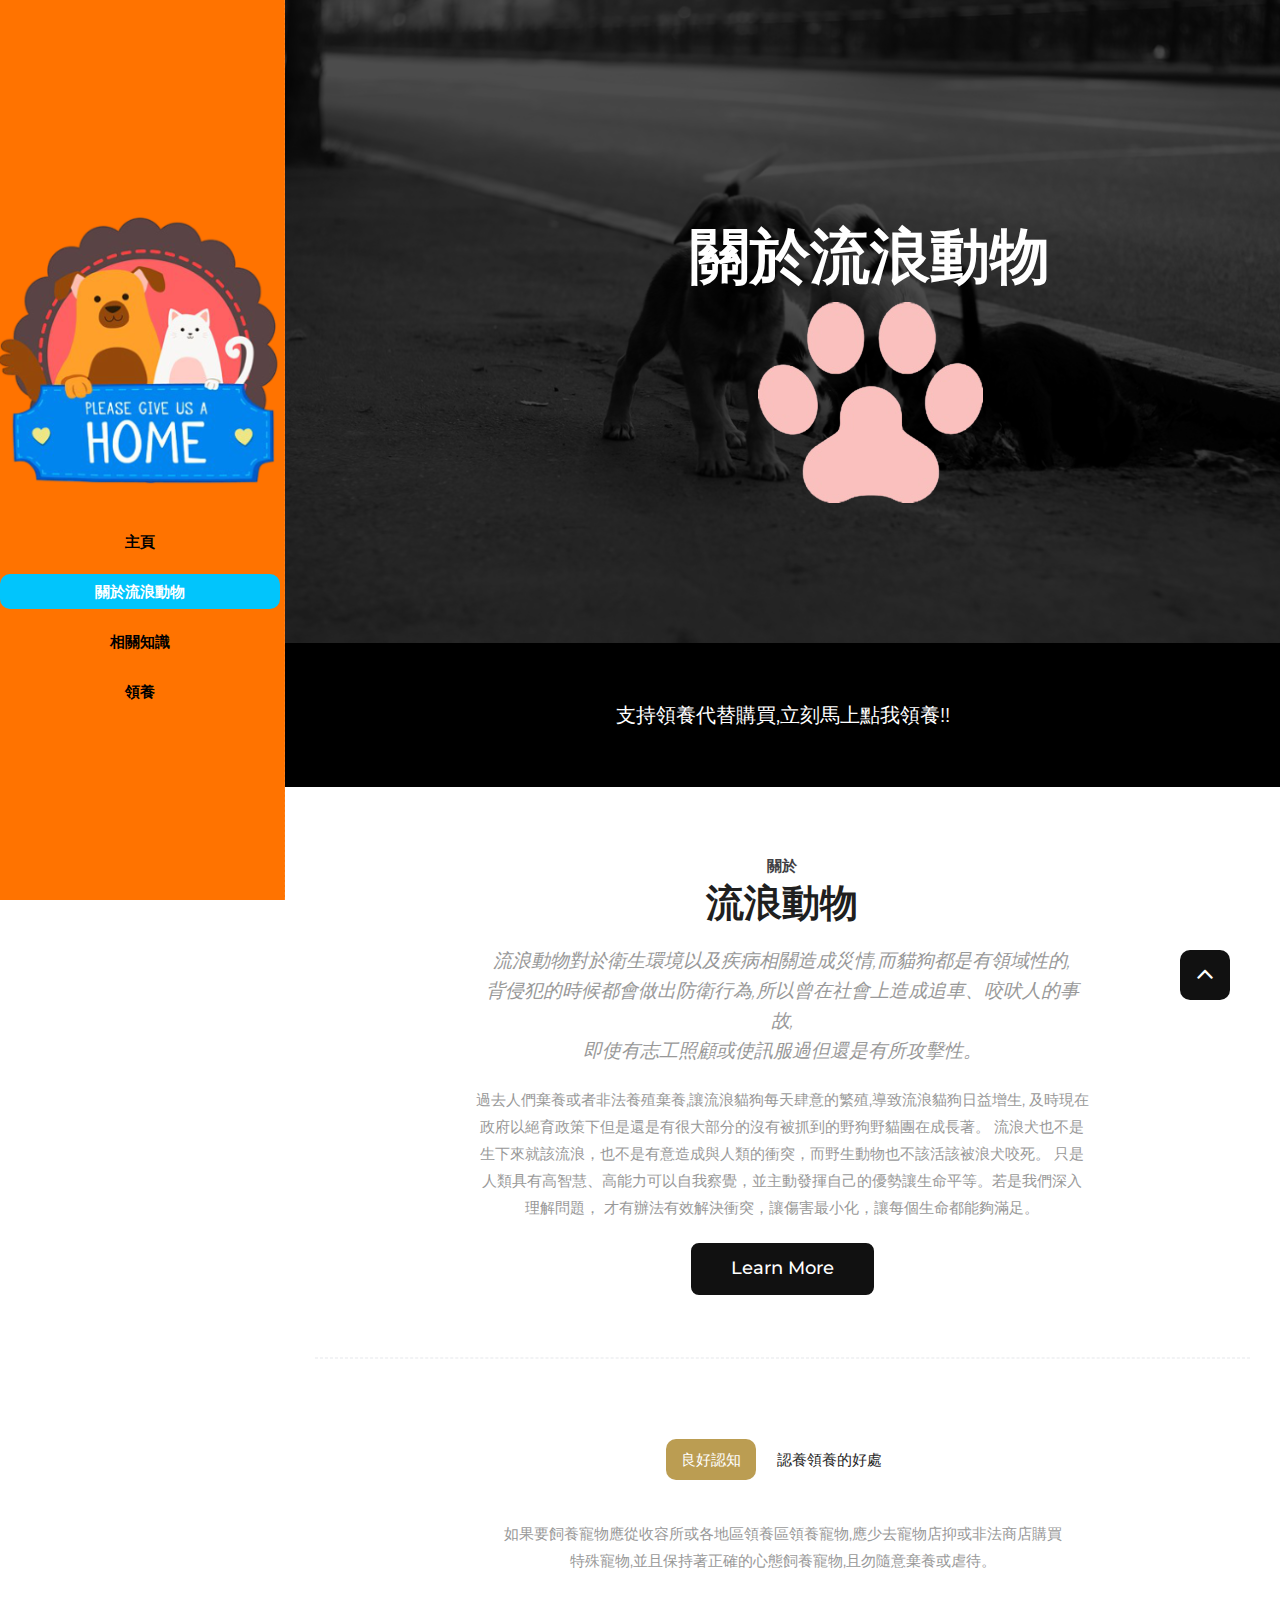
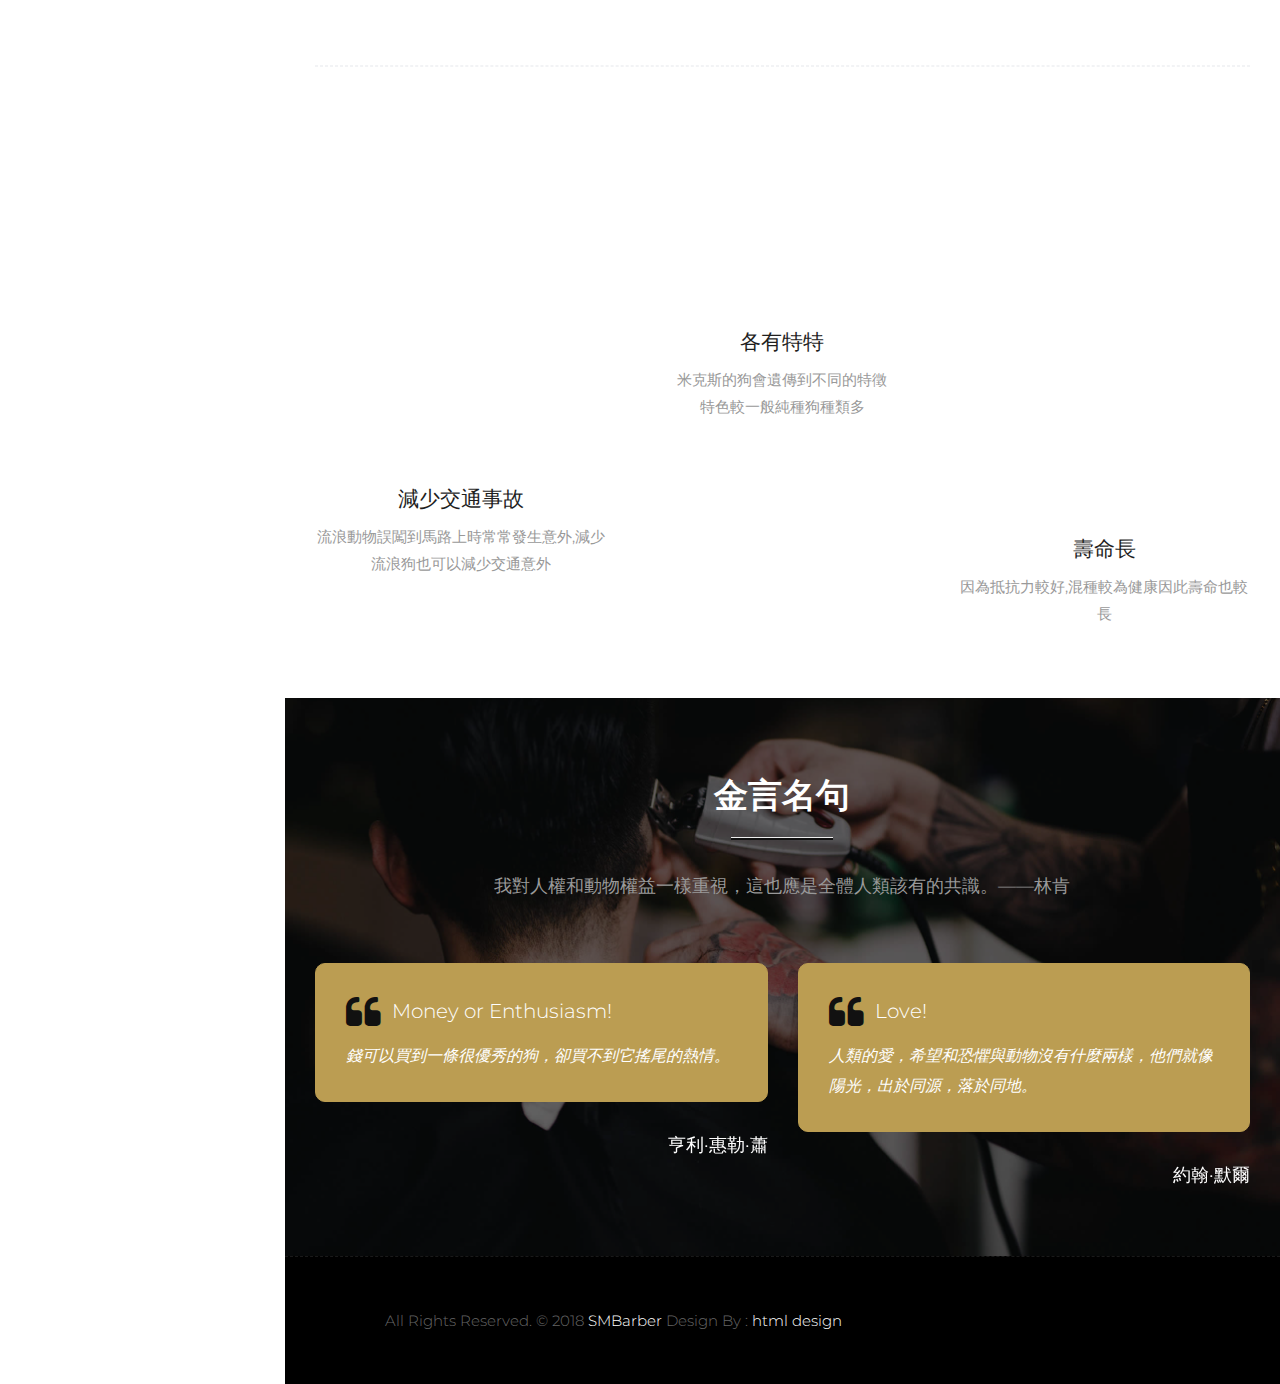
==== commit f4f13300: "add text and img" ====
--- a/straydogs/about.html
+++ b/straydogs/about.html
@@ -62,11 +62,10 @@
 					<a href="index.html"><img src="images/logos/stray-log.png" alt="image"></a>
 				</div>
 				<ul class="sidebar-nav">
-					<li><a href="index.html">Home</a></li>
-					<li><a class="active" href="about.html">About Us</a></li>
-					<li><a href="services.html">Our Services</a></li>
-					<li><a href="barbers.html">Our Barbers</a></li>
-					<li><a href="appointment.html">Appointment</a></li>
+					<li><a href="index.html">主頁</a></li>
+					<li><a class="active" href="about.html">關於流浪動物</a></li>
+					<li><a href="services.html">相關知識</a></li>
+					<li><a href="barbers.html">領養</a></li>
 				</ul>
 			</div>
         </div>
@@ -82,15 +81,15 @@
 						<div class="col-xs-12 col-sm-12 col-md-12">
 							<div class="title title-1 text-center">
 								<div class="title--heading">
-									<h1>About Us</h1>
+									<h1>關於流浪動物</h1>
 								</div>
 								<div class="clearfix"></div>
-								<ol class="breadcrumb">
+								<!-- <ol class="breadcrumb">
 									<li><a href="index-3.html">Home</a></li>
 									<li class="active">About Us</li>
-								</ol>
+								</ol> -->
 								<div class="much">
-									<img src="uploads/mustache.png" alt=""/>
+									<img src="uploads/footer-removebg-preview.png" alt=""/>
 								</div>
 							</div>
 							<!-- .title end -->
@@ -100,7 +99,7 @@
 			</div><!-- end all-page-bar -->
 
             <section class="section nopad cac text-center">
-                <a href="#"><h3>Interesting our awesome barber services? Just drop an appointment form below!</h3></a>
+                <a href="https://asms.coa.gov.tw/Amlapp/App/Default.aspx"><h3>支持領養代替購買,立刻馬上點我領養!!</h3></a>
             </section>
 
             <div class="section wb">
@@ -108,13 +107,22 @@
                     <div class="row">
                         <div class="col-md-8 col-md-offset-2 text-center">
                             <div class="message-box">
-                                <h4>Unique Story</h4>
-                                <h2>40 Years Of Experience</h2>
-                                <p class="lead">Quisque eget nisl id nulla sagittis auctor quis id. Aliquam quis vehicula enim, non aliquam risus. Sed a tellus quis mi rhoncus dignissim.</p>
-
-                                <p> Integer rutrum ligula eu dignissim laoreet. Pellentesque venenatis nibh sed tellus faucibus bibendum. Sed fermentum est vitae rhoncus molestie. Cum sociis natoque penatibus et magnis dis parturient montes, nascetur ridiculus mus. Sed vitae rutrum neque. Ut id erat sit amet libero bibendum aliquam. Donec ac egestas libero, eu bibendum risus. Phasellus et congue justo. </p>
-
-                                <a href="#services" data-scroll class="btn btn-light btn-radius btn-brd grd1 effect-1">Learn More</a>
+                                <h4>關於</h4>
+                                <h2>流浪動物</h2>
+                                <p class="lead">
+                                    流浪動物對於衛生環境以及疾病相關造成災情,而貓狗都是有領域性的,<br>
+                                    背侵犯的時候都會做出防衛行為,所以曾在社會上造成追車、咬吠人的事故,<br>
+                                    即使有志工照顧或使訊服過但還是有所攻擊性。</p>
+
+                                <p class="text-align: justify;
+                                text-justify:inter-ideograph;">   過去人們棄養或者非法養殖棄養,讓流浪貓狗每天肆意的繁殖,導致流浪貓狗日益增生,
+                                    及時現在政府以絕育政策下但是還是有很大部分的沒有被抓到的野狗野貓團在成長著。
+                                    流浪犬也不是生下來就該流浪，也不是有意造成與人類的衝突，而野生動物也不該活該被浪犬咬死。
+                                    只是人類具有高智慧、高能力可以自我察覺，並主動發揮自己的優勢讓生命平等。若是我們深入理解問題，
+                                    才有辦法有效解決衝突，讓傷害最小化，讓每個生命都能夠滿足。
+                                </p>
+
+                                <a href="services.html" data-scroll class="btn btn-light btn-radius btn-brd grd1 effect-1">Learn More</a>
                             </div><!-- end messagebox -->
                         </div><!-- end col -->
                     </div><!-- end row -->
@@ -125,29 +133,30 @@
 						<div class="col-md-12">
 							<div class="about-tab">
 								<ul class="nav nav-tabs">
-									<li class="active"><a href="#tab_a" data-toggle="tab">Our Mission</a></li>
-									<li><a href="#tab_b" data-toggle="tab">Why Us?</a></li>
-									<li><a href="#tab_c" data-toggle="tab">About Us</a></li>								
+									<li class="active"><a href="#tab_a" data-toggle="tab">良好認知</a></li>
+									<li><a href="#tab_b" data-toggle="tab">認養領養的好處</a></li>
+									<!-- <li><a href="#tab_c" data-toggle="tab">About Us</a></li>								 -->
 								</ul>
 								<div class="tab-content">
 									<div class="tab-pane fade in active" id="tab_a">
-										<p>Lorem ipsum dolor sit amet, consectetur adipiscing elit. Morbi scelerisque tortor mi, eget mattis velit sagittis id. Duis ornare mauris eu eros interdum, vitae finibus arcu ultricies. Donec vitae felis eleifend, dignissim erat a, pretium diam. Donec eu massa odio. Suspendisse et ornare lacus, pharetra imperdiet ligula.</p>
-										<p>Vestibulum ac quam id lorem semper condimentum. Nulla vel ligula turpis. Nullam luctus, mi nec rhoncus gravida, tortor est semper purus, a feugiat sapien odio non urna. Fusce pellentesque neque ut nisi rhoncus imperdiet. Sed eu purus vel turpis consectetur convallis. Donec a dolor tellus. Phasellus dignissim erat nec ipsum condimentum sollicitudin. </p>
+										<p>如果要飼養寵物應從收容所或各地區領養區領養寵物,應少去寵物店抑或非法商店購買<br>
+                                            特殊寵物,並且保持著正確的心態飼養寵物,且勿隨意棄養或虐待。 </p>
 									</div>
 									<div class="tab-pane fade" id="tab_b">
+										<p>以流浪動物中的流浪狗大多都是混種的狗,根據研究混種狗或者米克斯的壽命都較長<br>
+                                            以及健康狀態也比較好,比較不會有純種狗的先天遺傳疾病,抵抗力較純種狗優,且因為<br>
+                                            混種的關西外觀也比較多樣不會找不到自己的寵物。</p>
+										<ul>
+											<li><i class="fa fa-circle-o" aria-hidden="true"></i>壽命長</li>
+											<li><i class="fa fa-circle-o" aria-hidden="true"></i>抵抗力強</li>
+											<li><i class="fa fa-circle-o" aria-hidden="true"></i>免費領養</li>
+											<li><i class="fa fa-circle-o" aria-hidden="true"></i>各有特色</li>
+											<li><i class="fa fa-circle-o" aria-hidden="true"></i>顧家</li>
+											</ul>
+									</div>
+									<!-- <div class="tab-pane fade" id="tab_c">
 										<p>There are many variations of passages of Lorem Ipsum available, but the majority have suffered alteration in some form, by injected humour, or randomised words which don't look even slightly believable. If you are going to use a passage of Lorem Ipsum, you need to be sure there isn't anything embarrassing hidden in the middle of text.</p>
-										<ul>
-											<li><i class="fa fa-circle-o" aria-hidden="true"></i>User Experince</li>
-											<li><i class="fa fa-circle-o" aria-hidden="true"></i>Full Devices</li>
-											<li><i class="fa fa-circle-o" aria-hidden="true"></i>Awesome Design</li>
-											<li><i class="fa fa-circle-o" aria-hidden="true"></i>Visual Impact</li>
-											<li><i class="fa fa-circle-o" aria-hidden="true"></i>100% Sincronized</li>
-											<li><i class="fa fa-circle-o" aria-hidden="true"></i>Custom Support</li>
-										</ul>
-									</div>
-									<div class="tab-pane fade" id="tab_c">
-										<p>There are many variations of passages of Lorem Ipsum available, but the majority have suffered alteration in some form, by injected humour, or randomised words which don't look even slightly believable. If you are going to use a passage of Lorem Ipsum, you need to be sure there isn't anything embarrassing hidden in the middle of text.</p>
-									</div>
+									</div> -->
 								</div><!-- tab content -->
 							</div>
 						</div><!-- end col -->
@@ -159,33 +168,33 @@
                         <div class="col-md-4 col-sm-6 col-xs-12">
                            <div class="service-widget">
                                 <div class="post-media wow fadeIn">
-                                    <a href="uploads/barber_01.jpg" data-rel="prettyPhoto[gal]" class="hoverbutton global-radius"><i class="flaticon-unlink"></i></a>
-                                    <img src="uploads/barber_01.jpg" alt="" class="img-responsive img-rounded">
-                                </div>
-                                <h3>Show us Your Graft Style</h3>
-                                <p>Aliquam sagittis ligula et sem lacinia, ut facilisis enim sollicitudin. Proin nisi est, convallis nec purus vitae, iaculis posuere sapien. Cum sociis natoque.</p>
+                                    <a href="uploads/feral_cat.jpg" data-rel="prettyPhoto[gal]" class="hoverbutton global-radius"><i class="flaticon-unlink"></i></a>
+                                    <img src="uploads/feral_cat.jpg" alt="" class="img-responsive img-rounded">
+                                </div>
+                                <h3>減少交通事故</h3>
+                                <p>流浪動物誤闖到馬路上時常常發生意外,減少流浪狗也可以減少交通意外</p>
                             </div><!-- end service -->
                         </div>
 
                         <div class="col-md-4 col-sm-6 col-xs-12">
                             <div class="service-widget">
                                 <div class="post-media wow fadeIn">
-                                    <a href="uploads/barber_02.jpg" data-rel="prettyPhoto[gal]" class="hoverbutton global-radius"><i class="flaticon-unlink"></i></a>
-                                    <img src="uploads/barber_02.jpg" alt="" class="img-responsive img-rounded">
-                                </div>
-                                <h3>Outstanding Barber Shop</h3>
-                                <p>Duis at tellus at dui tincidunt scelerisque nec sed felis. Suspendisse id dolor sed leo rutrum euismod. Nullam vestibulum fermentum erat. It nam auctor. </p>
+                                    <a href="uploads/dogs.jpg" data-rel="prettyPhoto[gal]" class="hoverbutton global-radius"><i class="flaticon-unlink"></i></a>
+                                    <img src="uploads/dogs.jpg" alt="" class="img-responsive img-rounded">
+                                </div>
+                                <h3>各有特特</h3>
+                                <p>米克斯的狗會遺傳到不同的特徵<br>特色較一般純種狗種類多</p>
                             </div><!-- end service -->
                         </div>
 
                         <div class="col-md-4 col-sm-6 col-xs-12">
                             <div class="service-widget">
                                 <div class="post-media wow fadeIn">
-                                    <a href="uploads/barber_03.jpg" data-rel="prettyPhoto[gal]" class="hoverbutton global-radius"><i class="flaticon-unlink"></i></a>
-                                    <img src="uploads/barber_03.jpg" alt="" class="img-responsive img-rounded">
-                                </div>
-                                <h3>The Barber Materials</h3>
-                                <p>Etiam materials ut mollis tellus, vel posuere nulla. Etiam sit amet lacus vitae massa sodales aliquam at eget quam. Integer ultricies et magna quis posuere.</p>
+                                    <a href="uploads/Meeks.jpg" data-rel="prettyPhoto[gal]" class="hoverbutton global-radius"><i class="flaticon-unlink"></i></a>
+                                    <img src="uploads/Meeks.jpg" alt="" class="img-responsive img-rounded">
+                                </div>
+                                <h3>壽命長</h3>
+                                <p>因為抵抗力較好,混種較為健康因此壽命也較長</p>
                             </div><!-- end service -->
                         </div>
                     </div><!-- end row -->
@@ -196,10 +205,10 @@
                 <div class="container-fluid">
                     <div class="section-title row text-center">
                         <div class="col-md-8 col-md-offset-2">
-                        <small>LET'S SEE OUR TESTIMONIALS</small>
-                        <h3>HAPPY TESTIMONIALS</h3>
+                        <!-- <small>LET'S SEE OUR TESTIMONIALS</small> -->
+                        <h3>金言名句</h3>
                         <hr class="grd1">
-                        <p class="lead">Quisque eget nisl id nulla sagittis auctor quis id. Aliquam quis vehicula enim, non aliquam risus. Sed a tellus quis mi rhoncus dignissim.</p>
+                        <p class="lead">我對人權和動物權益一樣重視，這也應是全體人類該有的共識。——林肯</p>
                         </div>
                     </div><!-- end title -->
 
@@ -208,30 +217,42 @@
                             <div class="testi-carousel owl-carousel owl-theme">                                
                                 <div class="testimonial clearfix">
                                     <div class="desc">
-                                        <h3><i class="fa fa-quote-left"></i> Wonderful Support!</h3>
-                                        <p class="lead">They have got my project on time with the competition with a sed highly skilled, and experienced & professional team.</p>
+                                        <h3><i class="fa fa-quote-left"></i>Money or Enthusiasm!</h3>
+                                        <p class="lead">錢可以買到一條很優秀的狗，卻買不到它搖尾的熱情。</p>
                                     </div>
                                     <div class="testi-meta">
-                                        <img src="uploads/testi_01.png" alt="" class="img-responsive alignright">
-                                        <h4>James Fernando <small>- Manager of Racer</small></h4>
+                                        <!-- <img src="uploads/testi_01.png" alt="" class="img-responsive alignright"> -->
+                                        <h4>亨利·惠勒·蕭</h4>
                                     </div>
                                     <!-- end testi-meta -->
                                 </div>
                                 <!-- end testimonial -->
                                 <div class="testimonial clearfix">
                                     <div class="desc">
-                                        <h3><i class="fa fa-quote-left"></i> Awesome Services!</h3>
-                                        <p class="lead">Explain to you how all this mistaken idea of denouncing pleasure and praising pain was born and I will give you completed.</p>
+                                        <h3><i class="fa fa-quote-left"></i>Love!</h3>
+                                        <p class="lead">人類的愛，希望和恐懼與動物沒有什麼兩樣，他們就像陽光，出於同源，落於同地。</p>
                                     </div>
                                     <div class="testi-meta">
-                                        <img src="uploads/testi_02.png" alt="" class="img-responsive alignright">
-                                        <h4>Jacques Philips <small>- Designer</small></h4>
+                                        <!-- <img src="uploads/testi_02.png" alt="" class="img-responsive alignright"> -->
+                                        <h4>約翰·默爾</h4>
                                     </div>
                                     <!-- end testi-meta -->
                                 </div>
                                 <!-- end testimonial -->
                                 <div class="testimonial clearfix">
                                     <div class="desc">
+                                        <h3><i class="fa fa-quote-left"></i>Nature!</h3>
+                                        <p class="lead">如果我們了解狗真正的本性，並且知道如何鼓勵它們，我們就能成為更好的主人。 </p>
+                                    </div>
+                                    <div class="testi-meta">
+                                        <!-- <img src="uploads/testi_03.png" alt="" class="img-responsive alignright"> -->
+                                        <h4>依莉莎白湯瑪斯</h4>
+                                    </div>
+                                    <!-- end testi-meta -->
+                                </div>
+                                <!-- end testimonial -->
+								<!-- <div class="testimonial clearfix">
+                                    <div class="desc">
                                         <h3><i class="fa fa-quote-left"></i> Great & Talented Team!</h3>
                                         <p class="lead">The master-builder of human happines no one rejects, dislikes avoids pleasure itself, because it is very pursue pleasure. </p>
                                     </div>
@@ -239,20 +260,7 @@
                                         <img src="uploads/testi_03.png" alt="" class="img-responsive alignright">
                                         <h4>Venanda Mercy <small>- Newyork City</small></h4>
                                     </div>
-                                    <!-- end testi-meta -->
-                                </div>
-                                <!-- end testimonial -->
-								<div class="testimonial clearfix">
-                                    <div class="desc">
-                                        <h3><i class="fa fa-quote-left"></i> Great & Talented Team!</h3>
-                                        <p class="lead">The master-builder of human happines no one rejects, dislikes avoids pleasure itself, because it is very pursue pleasure. </p>
-                                    </div>
-                                    <div class="testi-meta">
-                                        <img src="uploads/testi_03.png" alt="" class="img-responsive alignright">
-                                        <h4>Venanda Mercy <small>- Newyork City</small></h4>
-                                    </div>
-                                    <!-- end testi-meta -->
-                                </div>
+                                </div> -->
                                 <!-- end testimonial -->
                             </div><!-- end carousel -->
                         </div><!-- end col -->
@@ -264,22 +272,22 @@
                 <div class="container-fluid">
                     <div class="footer-distributed">
                         <div class="footer-left">
-                            <p class="footer-links">
+                            <!-- <p class="footer-links">
                                 <a href="#">Home</a>
                                 <a href="#">Blog</a>
                                 <a href="#">Pricing</a>
                                 <a href="#">About</a>
                                 <a href="#">Faq</a>
-                            </p>
+                            </p> -->
                             <p class="footer-company-name">All Rights Reserved. &copy; 2018 <a href="#">SMBarber</a> Design By : <a href="https://html.design/">html design</a></p>
                         </div>
 
-                        <div class="footer-right">
+                        <!-- <div class="footer-right">
                             <form method="get" action="#">
                                 <input placeholder="Subscribe our newsletter.." name="search">
                                 <i class="fa fa-envelope-o"></i>
                             </form>
-                        </div>
+                        </div> -->
                     </div>
                 </div><!-- end container -->
             </div><!-- end copyrights -->
--- a/straydogs/style.css
+++ b/straydogs/style.css
@@ -2288,7 +2288,7 @@
 -------------------------------------------------------------------*/
 
 .all-page-bar{
-	background: url("uploads/barber_all.jpg") no-repeat center;
+	background: url("uploads/all.jpg") no-repeat center;
 	background-size: cover;
 	position: relative;
 }
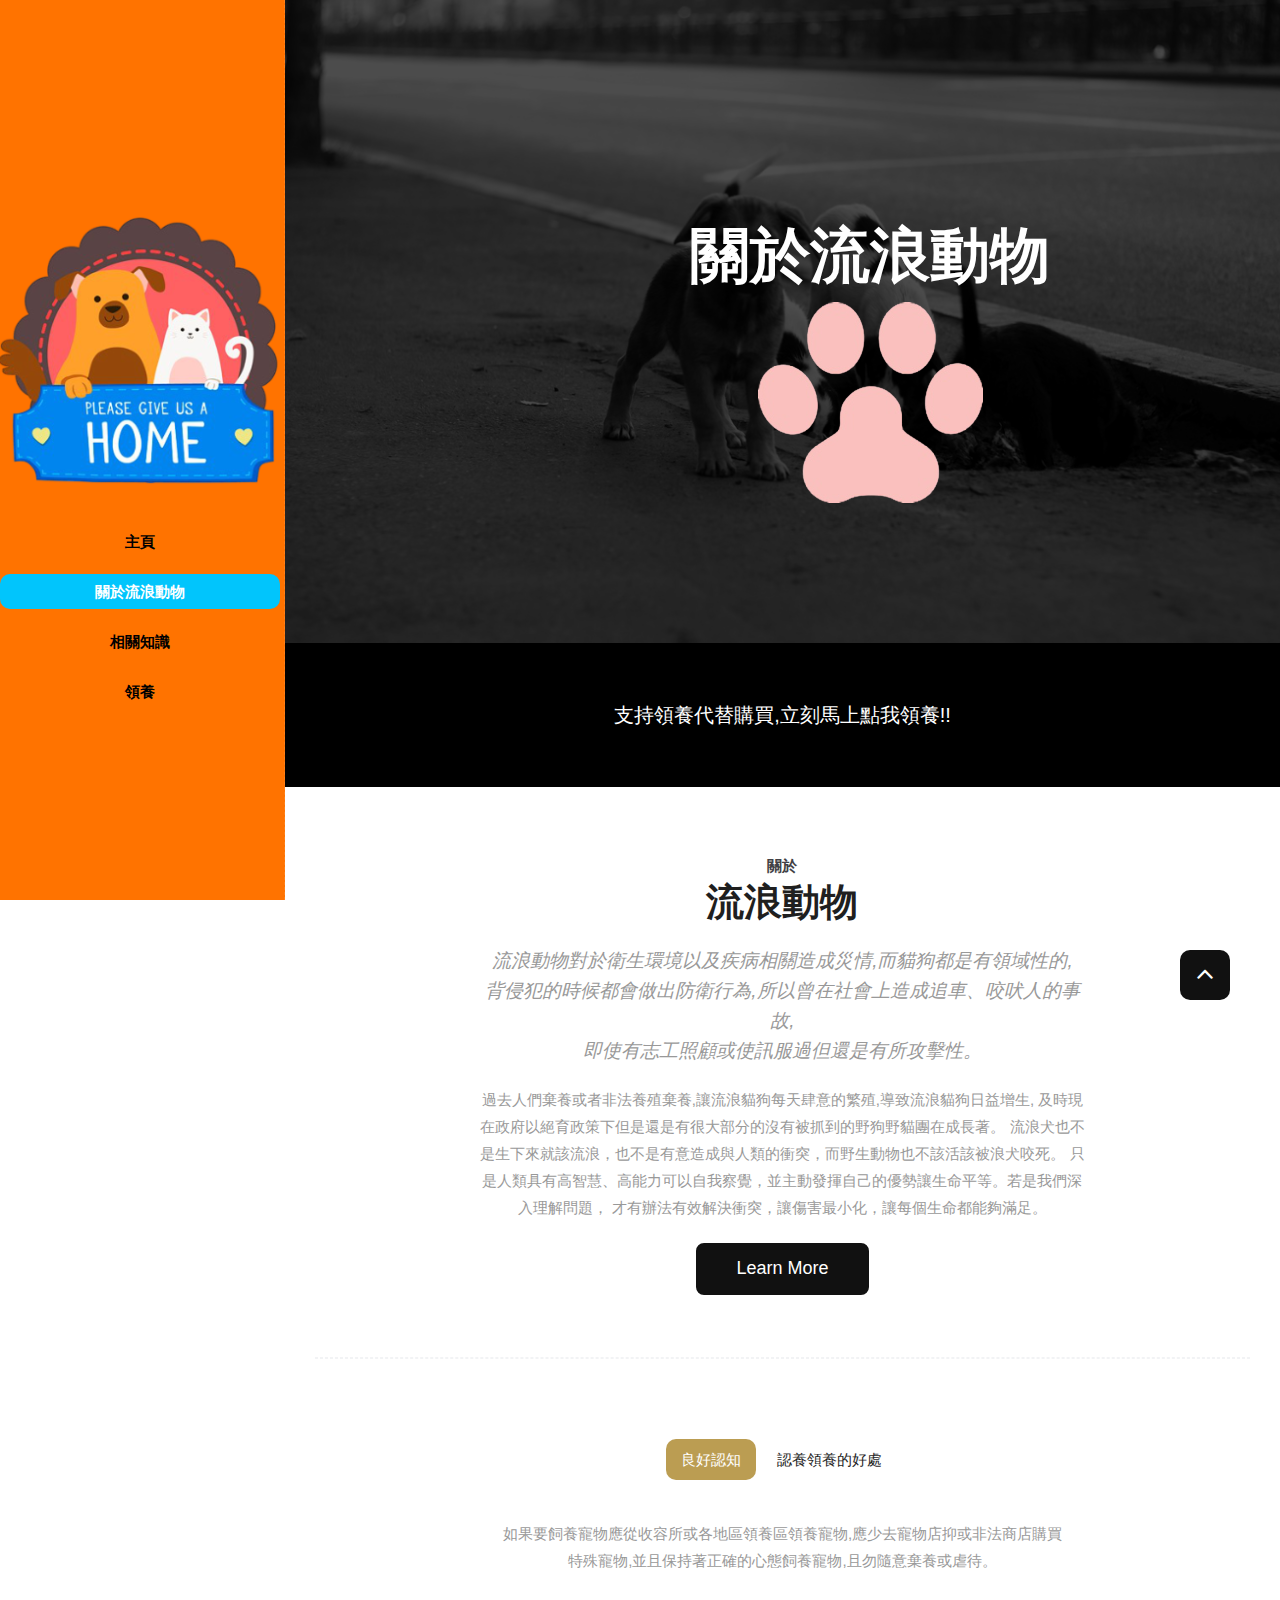
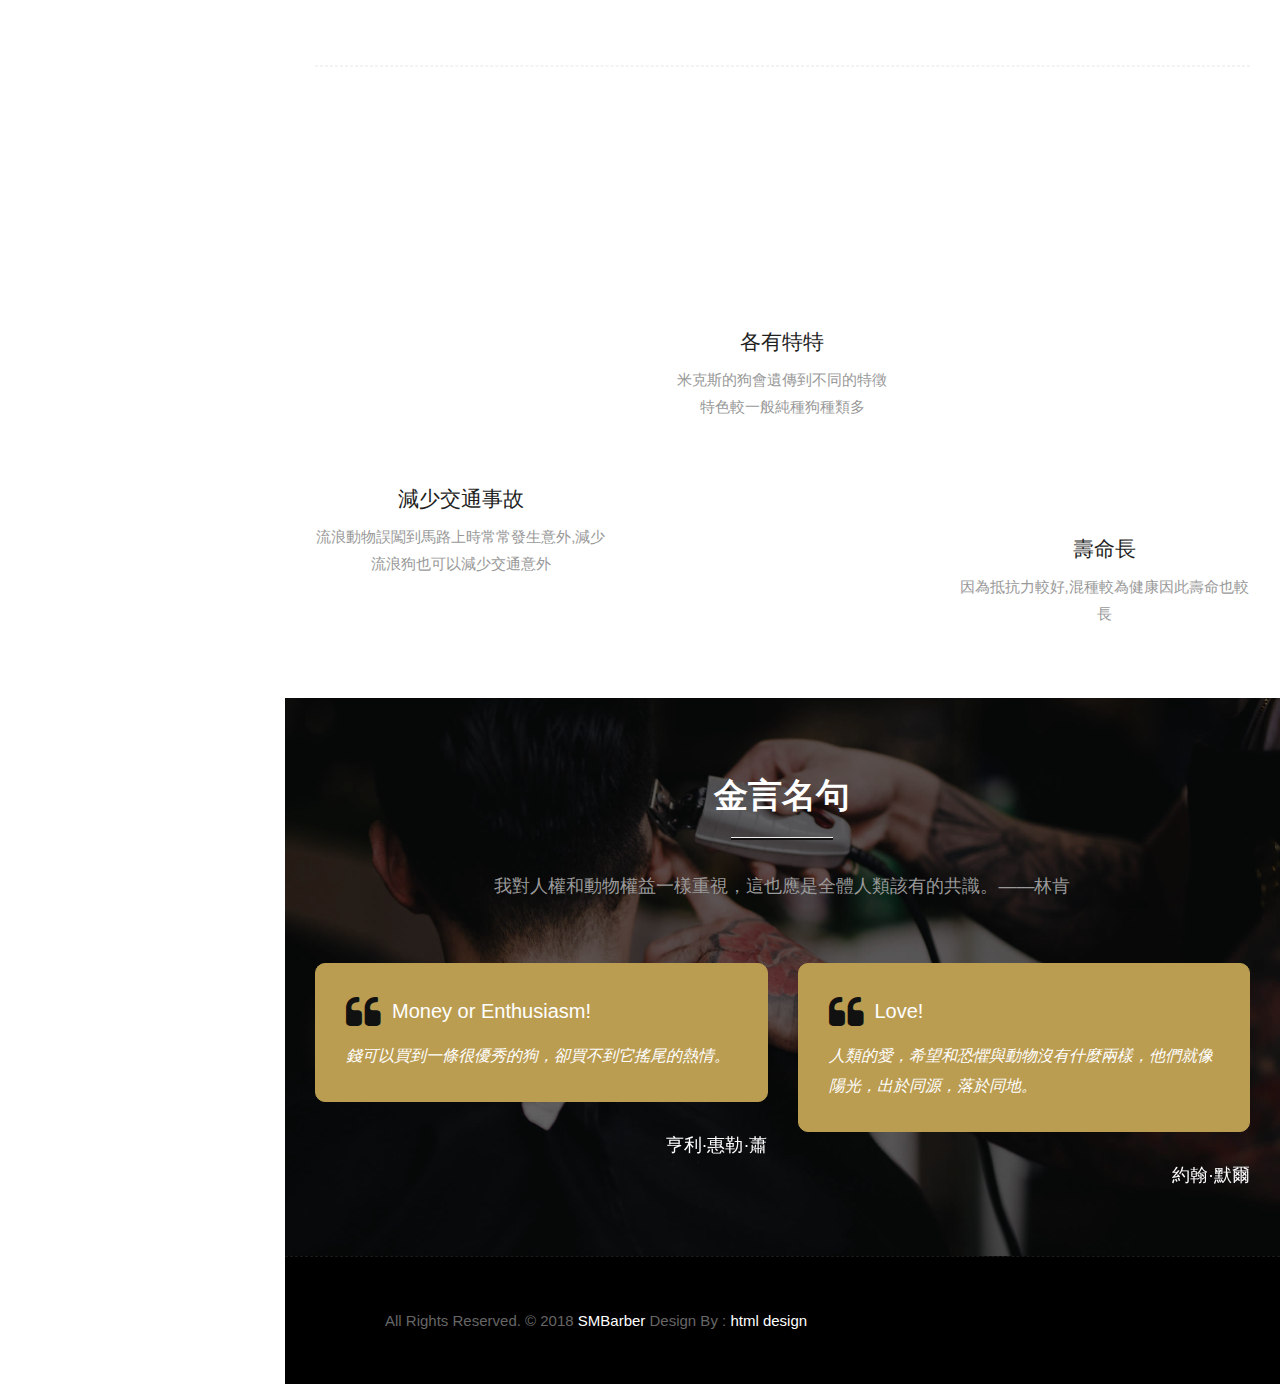
==== commit cb6a102a: "add Event box and change fort-family" ====
--- a/straydogs/about.html
+++ b/straydogs/about.html
@@ -30,7 +30,47 @@
     <link rel="stylesheet" href="css/responsive.css">
     <!-- Custom CSS -->
     <link rel="stylesheet" href="css/custom.css">
-
+    <script type="text/javascript" src="jquery.js"></script>
+    <script type="text/javascript">
+            $(document).ready(function (){
+                $(document).on(
+                    "click",
+                    function (){
+                    $("#box").animate({
+                        top:(event.clientY+20) + "px",
+                        left:event.clientX + "px"
+                    },"fast")
+                    // $("#box").animate({left:event.clientX+"px"},"fast");
+                });
+                $("#boxclose").click(function(){
+                    $("#box").animate({top:"-200px"},"fast","linear"),
+                    event.cancelBubble = true;
+                });
+            });
+    </script>
+<style type="text/css">
+        .box {
+            position: fixed;
+            top: -200px;
+            left: 30%;
+            width: 125px;
+            padding: 0;
+            border:0;
+            z-index: 101;
+            /* transition: all 1s ease-out; */
+        }
+        
+        
+        a.boxclose {
+            float: right;
+            width: 26px;
+            height: 26px;
+            background: transparent url(uploads/cancel.png) no-repeat;
+            margin-top: -20px;
+            margin-right: -30px;
+            cursor: pointer;
+        }
+</style>
     <!--[if lt IE 9]>
       <script src="https://oss.maxcdn.com/libs/html5shiv/3.7.0/html5shiv.js"></script>
       <script src="https://oss.maxcdn.com/libs/respond.js/1.4.2/respond.min.js"></script>
@@ -38,6 +78,10 @@
 
 </head>
 <body class="barber_version">
+    <div class="box" id="box">
+		<a class="boxclose" id="boxclose"></a>
+		<a href="https://asms.coa.gov.tw/Amlapp/App/Default.aspx"><img src="uploads/rebox.png" ></a>
+	</div>
 
     <!-- LOADER -->
     <div id="preloader">
--- a/straydogs/style.css
+++ b/straydogs/style.css
@@ -51,7 +51,7 @@
 body {
     color: #999;
     font-size: 15px;
-    font-family: 'Montserrat', sans-serif;
+    font-family: "Helvetica", "Arial","LiHei Pro","黑體-繁","微軟正黑體", sans-serif;
     line-height: 1.80857;
 }
 
@@ -1101,7 +1101,7 @@
 
 .icon-wrapper p small:after {
     content: "\f105";
-    font-family: FontAwesome;
+    font-family: "Helvetica", "Arial","LiHei Pro","黑體-繁","微軟正黑體", sans-serif;
     margin-left: 5px;
     font-size: 11px;
 }
--- a/straydogs/css/versions.css
+++ b/straydogs/css/versions.css
@@ -380,7 +380,7 @@
 -------------------------------------------------------------------*/
 
 body.building_version {
-    font-family: 'Raleway', sans-serif;
+    font-family: "Helvetica", "Arial","LiHei Pro","黑體-繁","微軟正黑體", sans-serif;
 }
 
 body.building_version .message-box h4,
